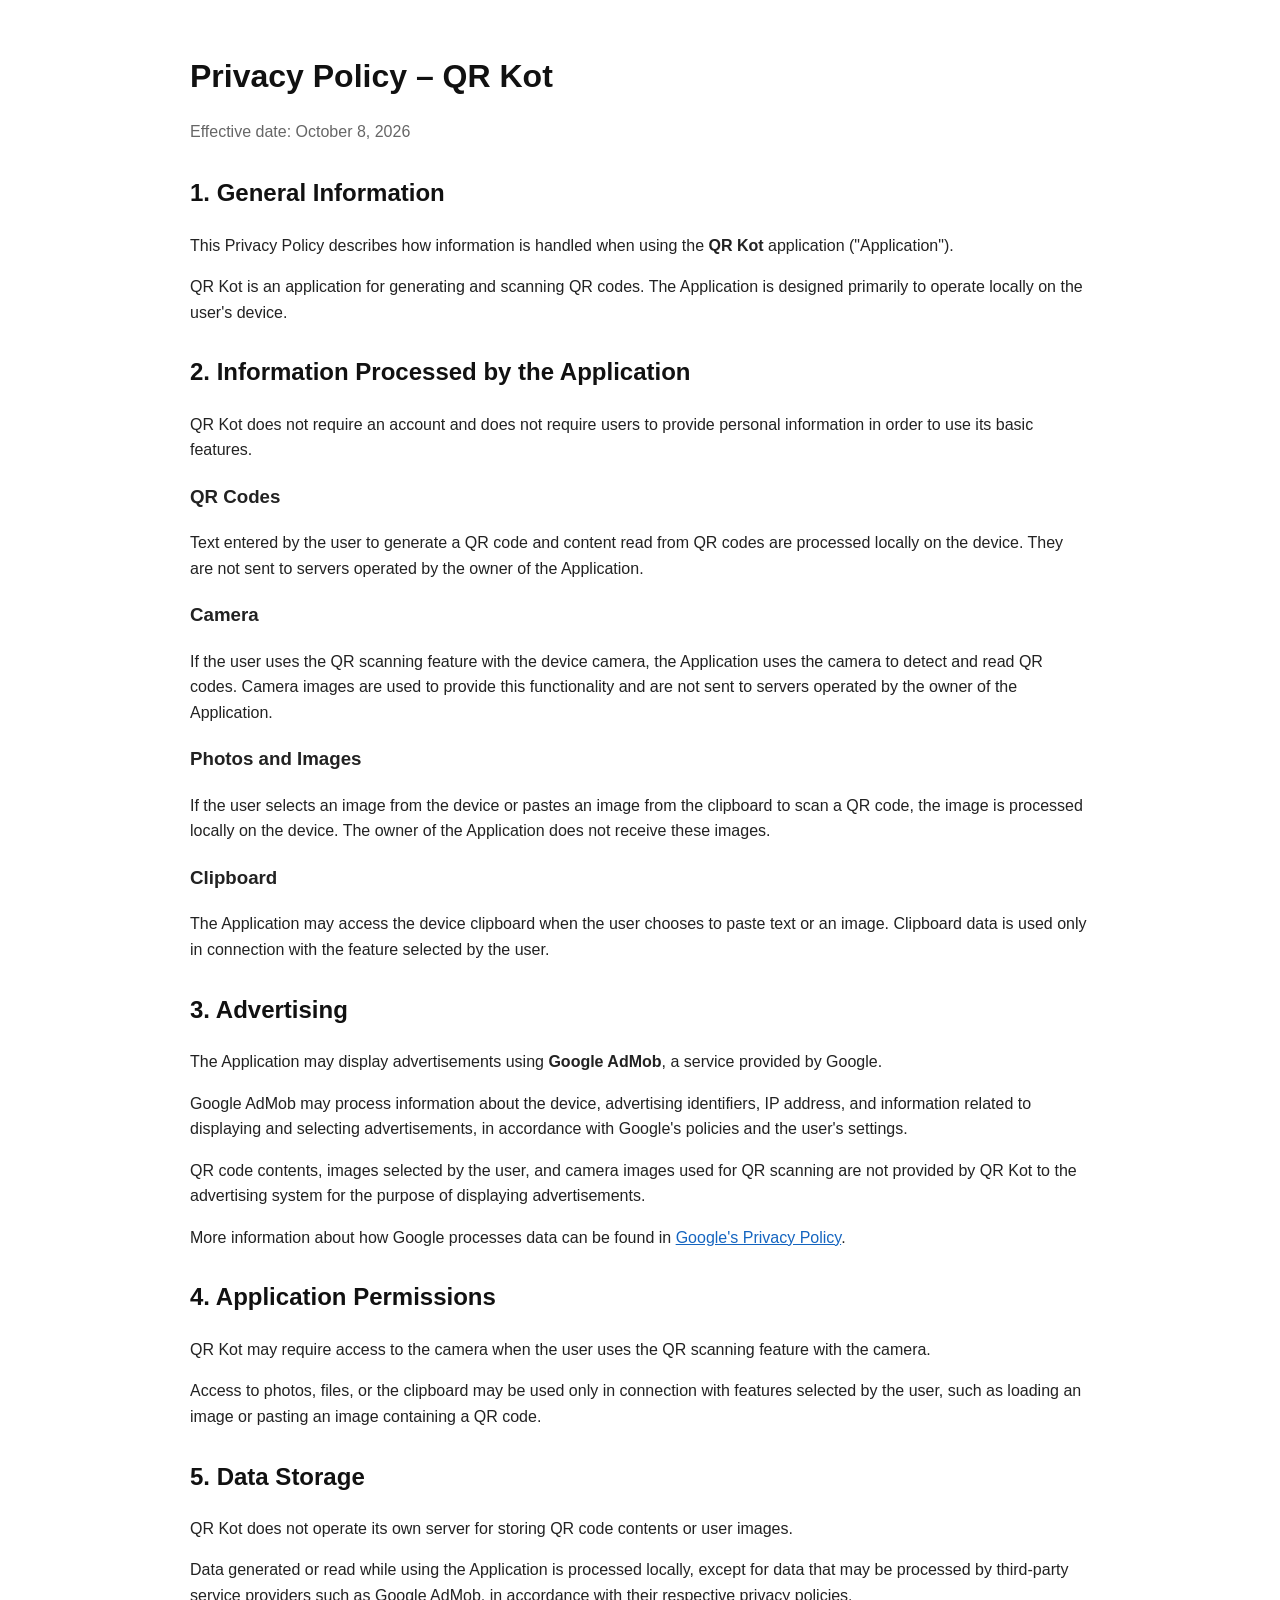
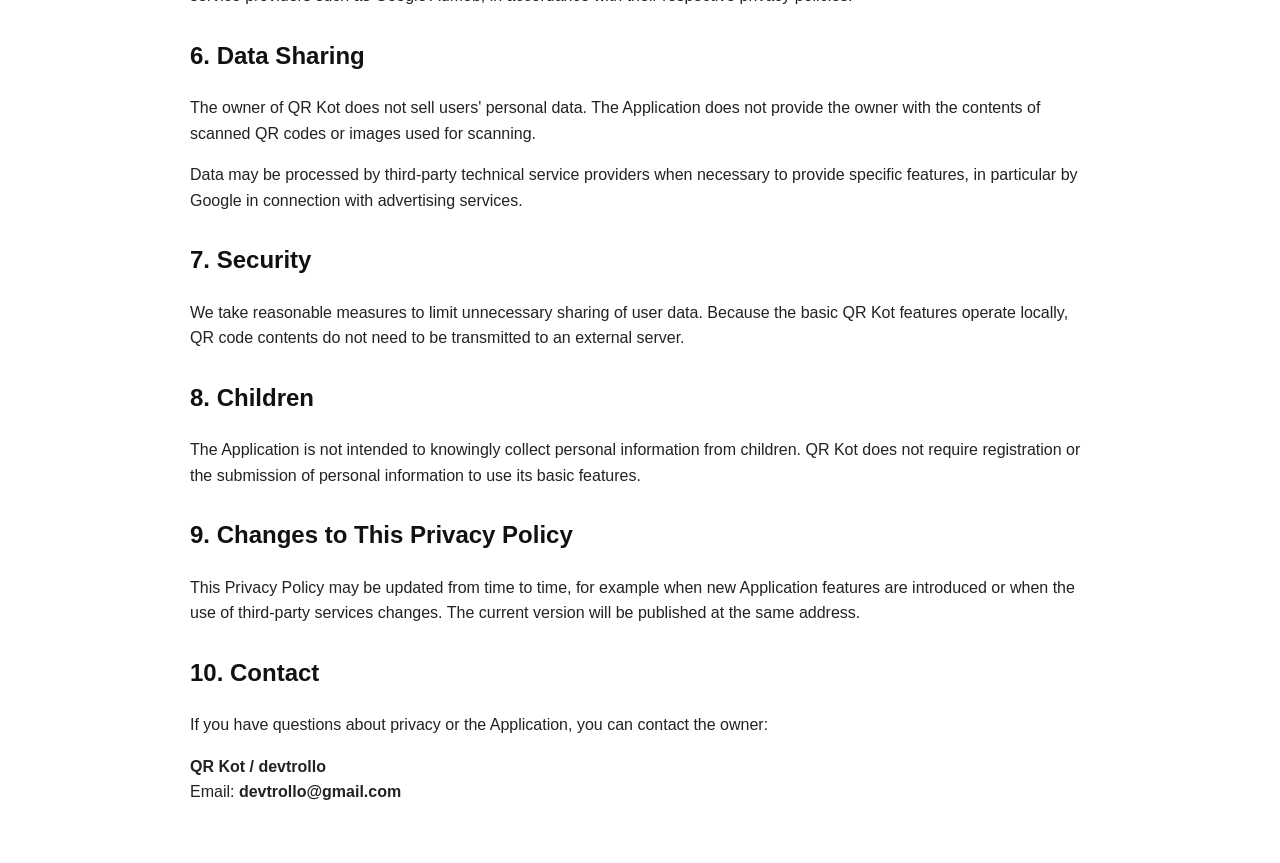
==== qr-kot/index.html @ 0d9ad1dd "." ====
<!DOCTYPE html>
<html lang="en">
<head>
    <meta charset="UTF-8">
    <meta name="viewport" content="width=device-width, initial-scale=1.0">
    <title>Privacy Policy – QR Kot</title>
    <style>
        body {
            font-family: Arial, Helvetica, sans-serif;
            line-height: 1.6;
            max-width: 900px;
            margin: 0 auto;
            padding: 30px 20px;
            color: #222;
            background: #fff;
        }
        h1, h2 { color: #111; }
        h1 { margin-bottom: 5px; }
        .date { color: #666; margin-bottom: 30px; }
        section { margin-bottom: 28px; }
        a { color: #1565c0; }
    </style>
</head>
<body>

<h1>Privacy Policy – QR Kot</h1>
<p class="date">Effective date: October 8, 2026</p>

<section>
    <h2>1. General Information</h2>
    <p>
        This Privacy Policy describes how information is handled when using
        the <strong>QR Kot</strong> application ("Application").
    </p>
    <p>
        QR Kot is an application for generating and scanning QR codes.
        The Application is designed primarily to operate locally on the
        user's device.
    </p>
</section>

<section>
    <h2>2. Information Processed by the Application</h2>
    <p>
        QR Kot does not require an account and does not require users to
        provide personal information in order to use its basic features.
    </p>

    <h3>QR Codes</h3>
    <p>
        Text entered by the user to generate a QR code and content read from
        QR codes are processed locally on the device. They are not sent to
        servers operated by the owner of the Application.
    </p>

    <h3>Camera</h3>
    <p>
        If the user uses the QR scanning feature with the device camera,
        the Application uses the camera to detect and read QR codes.
        Camera images are used to provide this functionality and are not
        sent to servers operated by the owner of the Application.
    </p>

    <h3>Photos and Images</h3>
    <p>
        If the user selects an image from the device or pastes an image
        from the clipboard to scan a QR code, the image is processed locally
        on the device. The owner of the Application does not receive these
        images.
    </p>

    <h3>Clipboard</h3>
    <p>
        The Application may access the device clipboard when the user chooses
        to paste text or an image. Clipboard data is used only in connection
        with the feature selected by the user.
    </p>
</section>

<section>
    <h2>3. Advertising</h2>
    <p>
        The Application may display advertisements using
        <strong>Google AdMob</strong>, a service provided by Google.
    </p>
    <p>
        Google AdMob may process information about the device, advertising
        identifiers, IP address, and information related to displaying and
        selecting advertisements, in accordance with Google's policies and
        the user's settings.
    </p>
    <p>
        QR code contents, images selected by the user, and camera images
        used for QR scanning are not provided by QR Kot to the advertising
        system for the purpose of displaying advertisements.
    </p>
    <p>
        More information about how Google processes data can be found in
        <a href="https://policies.google.com/privacy" target="_blank"
           rel="noopener noreferrer">Google's Privacy Policy</a>.
    </p>
</section>

<section>
    <h2>4. Application Permissions</h2>
    <p>
        QR Kot may require access to the camera when the user uses the QR
        scanning feature with the camera.
    </p>
    <p>
        Access to photos, files, or the clipboard may be used only in
        connection with features selected by the user, such as loading an
        image or pasting an image containing a QR code.
    </p>
</section>

<section>
    <h2>5. Data Storage</h2>
    <p>
        QR Kot does not operate its own server for storing QR code contents
        or user images.
    </p>
    <p>
        Data generated or read while using the Application is processed
        locally, except for data that may be processed by third-party
        service providers such as Google AdMob, in accordance with their
        respective privacy policies.
    </p>
</section>

<section>
    <h2>6. Data Sharing</h2>
    <p>
        The owner of QR Kot does not sell users' personal data.
        The Application does not provide the owner with the contents of
        scanned QR codes or images used for scanning.
    </p>
    <p>
        Data may be processed by third-party technical service providers
        when necessary to provide specific features, in particular by Google
        in connection with advertising services.
    </p>
</section>

<section>
    <h2>7. Security</h2>
    <p>
        We take reasonable measures to limit unnecessary sharing of user
        data. Because the basic QR Kot features operate locally, QR code
        contents do not need to be transmitted to an external server.
    </p>
</section>

<section>
    <h2>8. Children</h2>
    <p>
        The Application is not intended to knowingly collect personal
        information from children. QR Kot does not require registration or
        the submission of personal information to use its basic features.
    </p>
</section>

<section>
    <h2>9. Changes to This Privacy Policy</h2>
    <p>
        This Privacy Policy may be updated from time to time, for example
        when new Application features are introduced or when the use of
        third-party services changes. The current version will be published
        at the same address.
    </p>
</section>

<section>
    <h2>10. Contact</h2>
    <p>
        If you have questions about privacy or the Application, you can
        contact the owner:
    </p>
    <p>
        <strong>QR Kot / devtrollo</strong><br>
        Email: <strong>devtrollo@gmail.com</strong>
    </p>
</section>

</body>
</html>
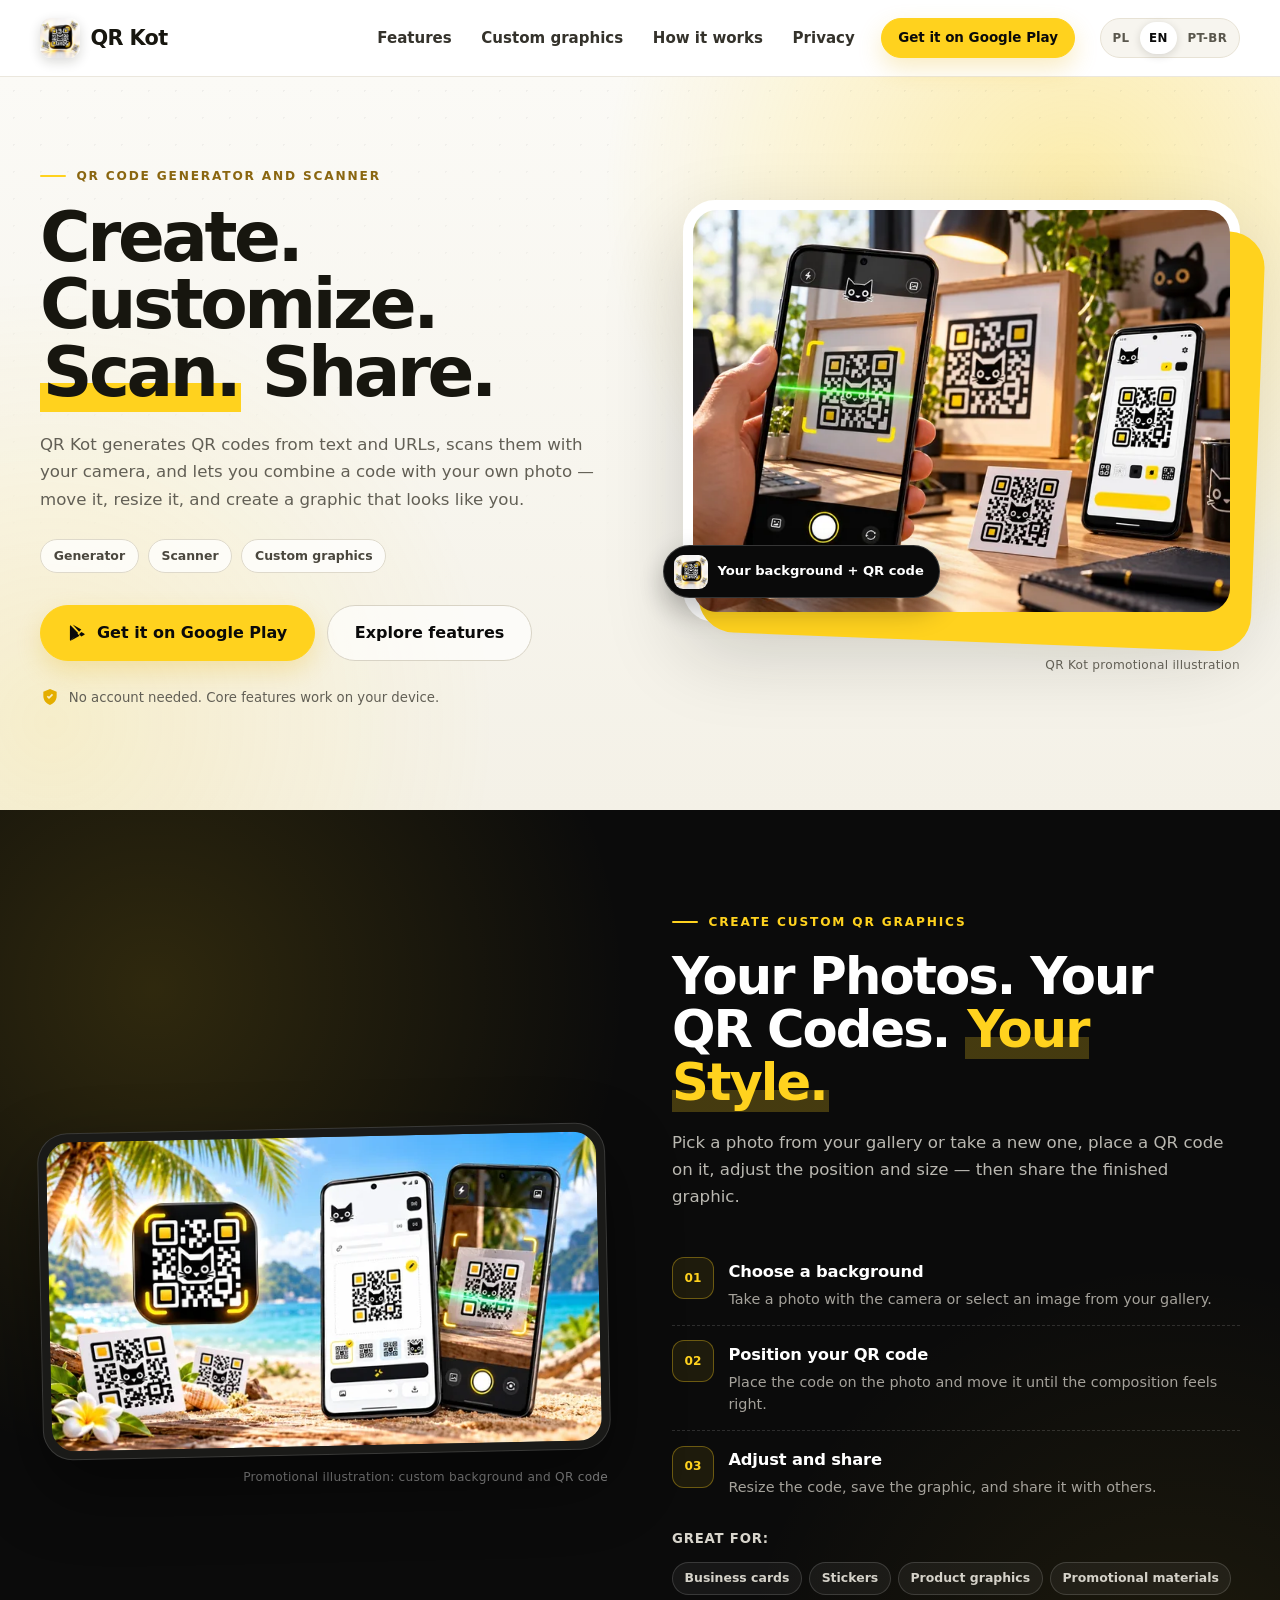
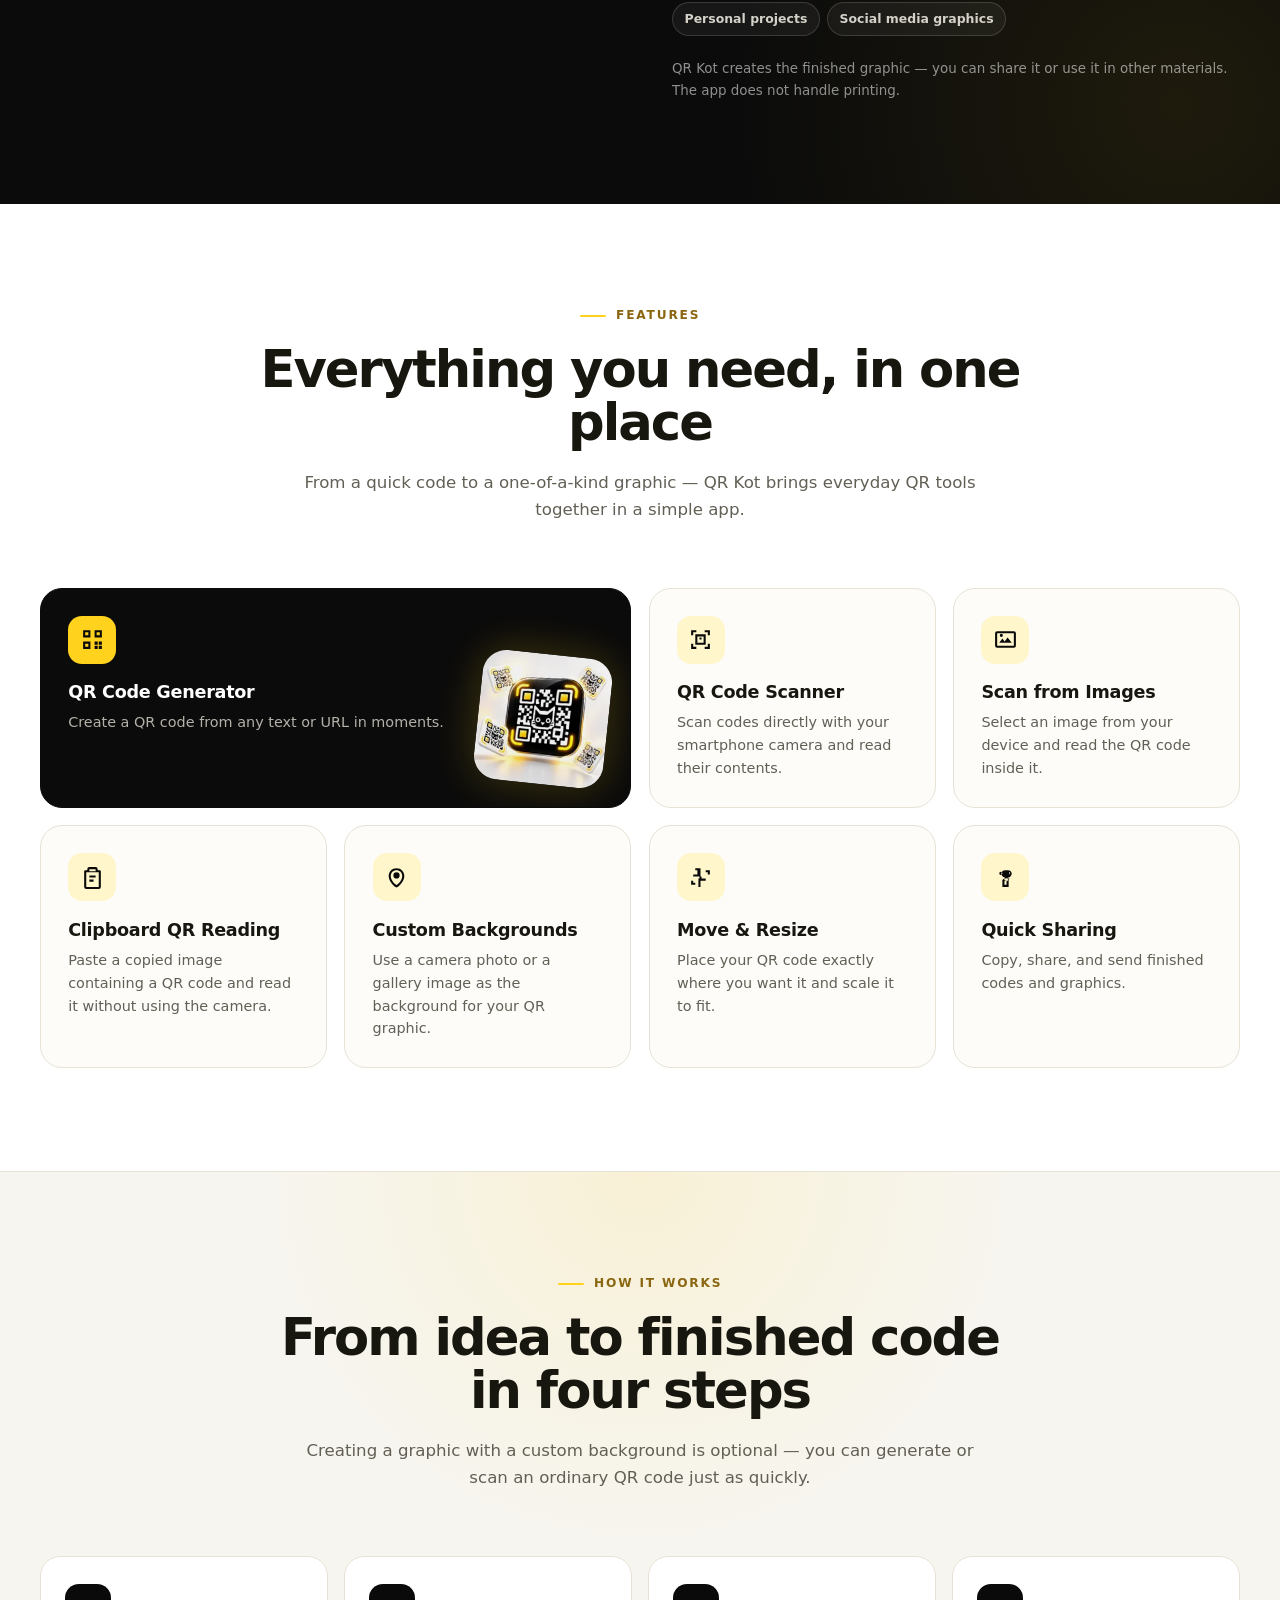
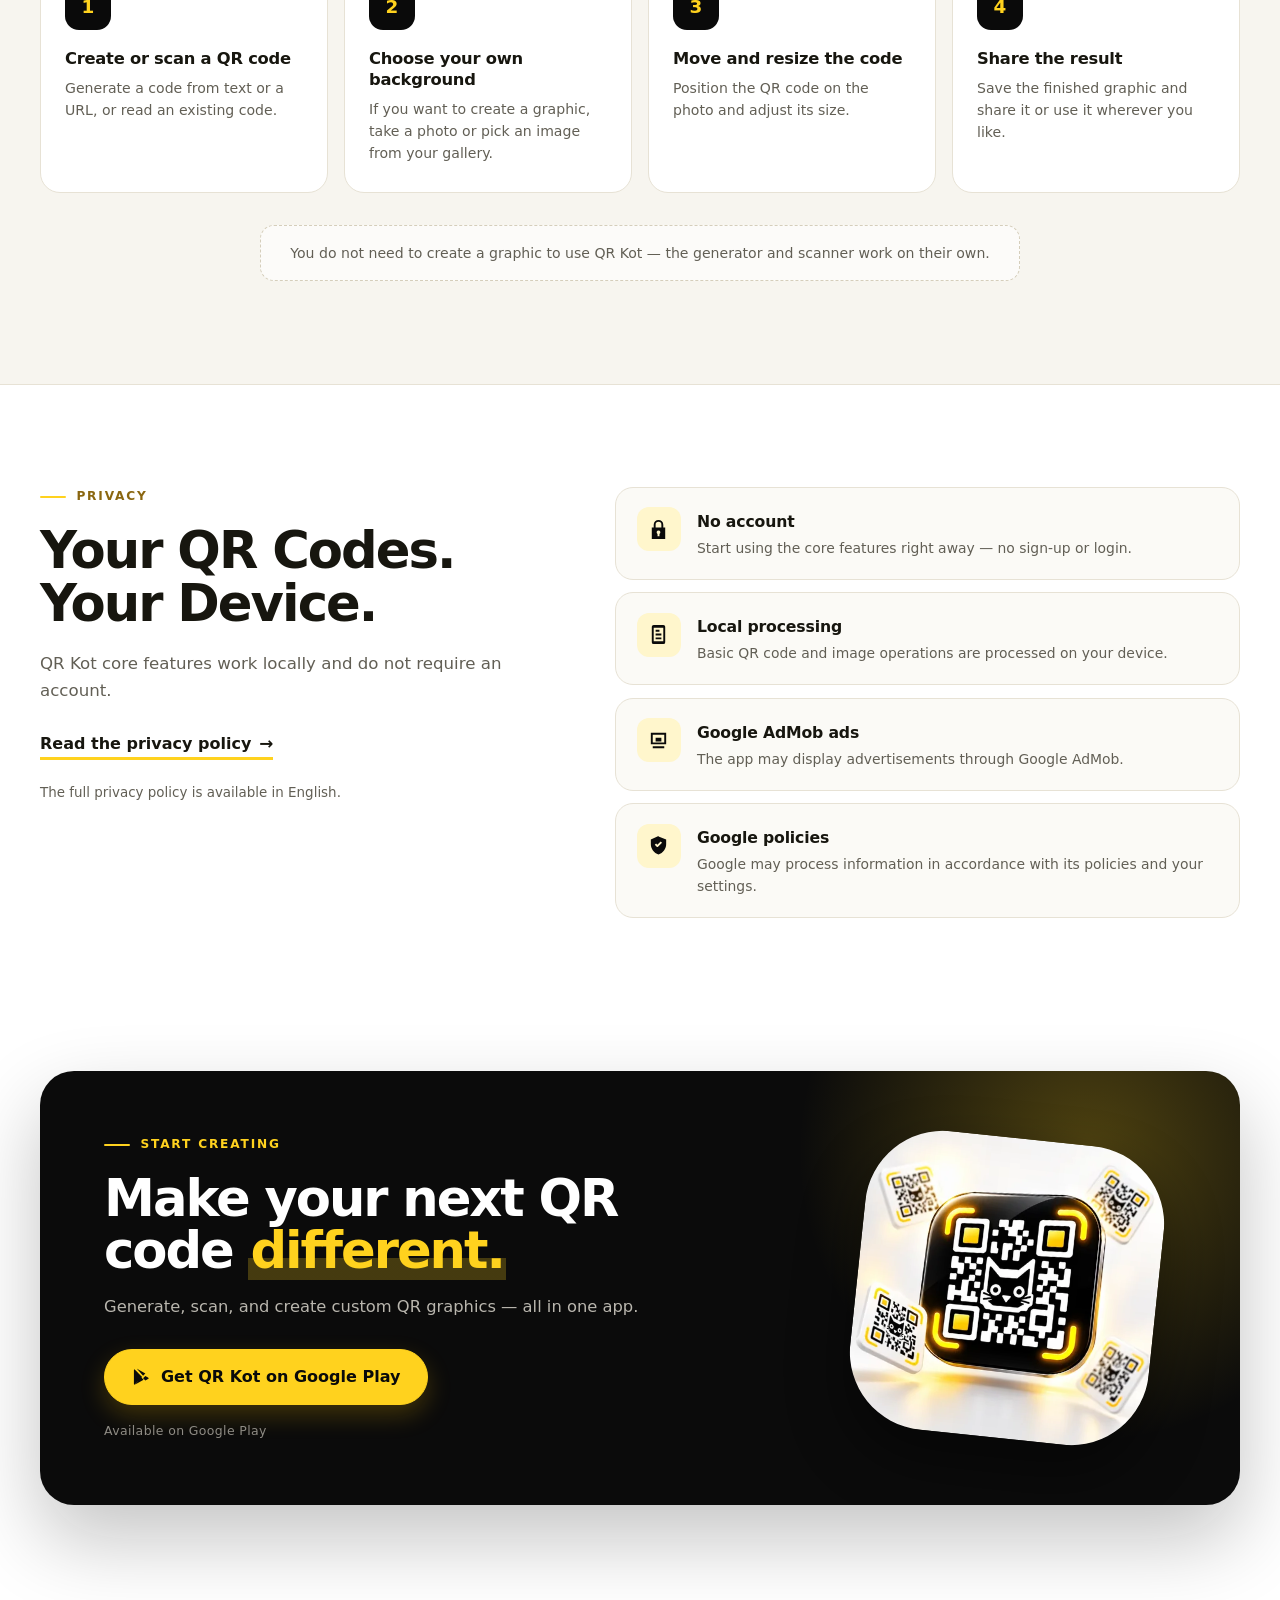
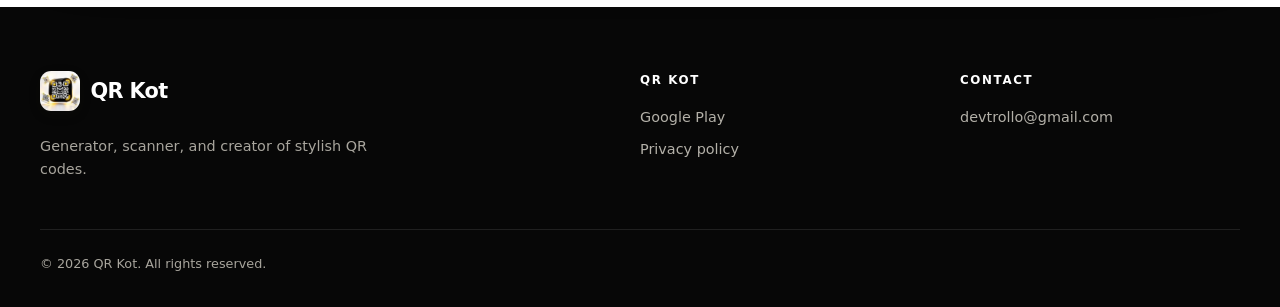
==== commit bde53499: "aktualizacja witryny qrkot" ====
--- a/qr-kot/index.html
+++ b/qr-kot/index.html
@@ -3,184 +3,374 @@
 <head>
     <meta charset="UTF-8">
     <meta name="viewport" content="width=device-width, initial-scale=1.0">
-    <title>Privacy Policy – QR Kot</title>
-    <style>
-        body {
-            font-family: Arial, Helvetica, sans-serif;
-            line-height: 1.6;
-            max-width: 900px;
-            margin: 0 auto;
-            padding: 30px 20px;
-            color: #222;
-            background: #fff;
-        }
-        h1, h2 { color: #111; }
-        h1 { margin-bottom: 5px; }
-        .date { color: #666; margin-bottom: 30px; }
-        section { margin-bottom: 28px; }
-        a { color: #1565c0; }
-    </style>
+    <title>QR Kot – QR Code Generator & Scanner with Custom Backgrounds</title>
+    <meta id="meta-description" name="description" content="QR Kot generates and scans QR codes, reads them from images or the clipboard, and lets you combine codes with your own photos to create custom QR graphics.">
+    <meta name="theme-color" content="#0a0a0a">
+    <link rel="canonical" href="https://piotrse.github.io/qr-kot/">
+    <link rel="icon" href="assets/optimized/app-icon-32.png" type="image/png">
+    <link rel="apple-touch-icon" href="assets/optimized/app-icon-180.png">
+
+    <meta property="og:type" content="website">
+    <meta property="og:site_name" content="QR Kot">
+    <meta property="og:url" content="https://piotrse.github.io/qr-kot/">
+    <meta id="og-title" property="og:title" content="QR Kot – Create. Customize. Scan. Share.">
+    <meta id="og-description" property="og:description" content="Generate and scan QR codes, read them from images and the clipboard, and create custom graphics by combining codes with your own photos.">
+    <meta id="og-locale" property="og:locale" content="en_US">
+    <meta property="og:image" content="https://piotrse.github.io/qr-kot/assets/optimized/og-image.jpg">
+    <meta property="og:image:width" content="1200">
+    <meta property="og:image:height" content="900">
+    <meta property="og:image:type" content="image/jpeg">
+    <meta property="og:image:alt" content="QR Kot promotional illustration: a smartphone scanning a QR code in a modern office">
+    <meta name="twitter:card" content="summary_large_image">
+    <meta id="twitter-title" name="twitter:title" content="QR Kot – Create. Customize. Scan. Share.">
+    <meta id="twitter-description" name="twitter:description" content="Generate and scan QR codes, read them from images and the clipboard, and create custom graphics by combining codes with your own photos.">
+    <meta name="twitter:image" content="https://piotrse.github.io/qr-kot/assets/optimized/og-image.jpg">
+
+    <link rel="preload" as="image" href="assets/optimized/hero-office-1200.webp" imagesrcset="assets/optimized/hero-office-700.webp 700w, assets/optimized/hero-office-1200.webp 1200w" imagesizes="(max-width: 920px) 92vw, 560px">
+    <link rel="stylesheet" href="css/styles.css">
+    <script>document.documentElement.classList.add('js');</script>
+    <script src="js/translations.js" defer></script>
+    <script src="js/main.js" defer></script>
 </head>
 <body>
-
-<h1>Privacy Policy – QR Kot</h1>
-<p class="date">Effective date: October 8, 2026</p>
-
-<section>
-    <h2>1. General Information</h2>
-    <p>
-        This Privacy Policy describes how information is handled when using
-        the <strong>QR Kot</strong> application ("Application").
-    </p>
-    <p>
-        QR Kot is an application for generating and scanning QR codes.
-        The Application is designed primarily to operate locally on the
-        user's device.
-    </p>
-</section>
-
-<section>
-    <h2>2. Information Processed by the Application</h2>
-    <p>
-        QR Kot does not require an account and does not require users to
-        provide personal information in order to use its basic features.
-    </p>
-
-    <h3>QR Codes</h3>
-    <p>
-        Text entered by the user to generate a QR code and content read from
-        QR codes are processed locally on the device. They are not sent to
-        servers operated by the owner of the Application.
-    </p>
-
-    <h3>Camera</h3>
-    <p>
-        If the user uses the QR scanning feature with the device camera,
-        the Application uses the camera to detect and read QR codes.
-        Camera images are used to provide this functionality and are not
-        sent to servers operated by the owner of the Application.
-    </p>
-
-    <h3>Photos and Images</h3>
-    <p>
-        If the user selects an image from the device or pastes an image
-        from the clipboard to scan a QR code, the image is processed locally
-        on the device. The owner of the Application does not receive these
-        images.
-    </p>
-
-    <h3>Clipboard</h3>
-    <p>
-        The Application may access the device clipboard when the user chooses
-        to paste text or an image. Clipboard data is used only in connection
-        with the feature selected by the user.
-    </p>
-</section>
-
-<section>
-    <h2>3. Advertising</h2>
-    <p>
-        The Application may display advertisements using
-        <strong>Google AdMob</strong>, a service provided by Google.
-    </p>
-    <p>
-        Google AdMob may process information about the device, advertising
-        identifiers, IP address, and information related to displaying and
-        selecting advertisements, in accordance with Google's policies and
-        the user's settings.
-    </p>
-    <p>
-        QR code contents, images selected by the user, and camera images
-        used for QR scanning are not provided by QR Kot to the advertising
-        system for the purpose of displaying advertisements.
-    </p>
-    <p>
-        More information about how Google processes data can be found in
-        <a href="https://policies.google.com/privacy" target="_blank"
-           rel="noopener noreferrer">Google's Privacy Policy</a>.
-    </p>
-</section>
-
-<section>
-    <h2>4. Application Permissions</h2>
-    <p>
-        QR Kot may require access to the camera when the user uses the QR
-        scanning feature with the camera.
-    </p>
-    <p>
-        Access to photos, files, or the clipboard may be used only in
-        connection with features selected by the user, such as loading an
-        image or pasting an image containing a QR code.
-    </p>
-</section>
-
-<section>
-    <h2>5. Data Storage</h2>
-    <p>
-        QR Kot does not operate its own server for storing QR code contents
-        or user images.
-    </p>
-    <p>
-        Data generated or read while using the Application is processed
-        locally, except for data that may be processed by third-party
-        service providers such as Google AdMob, in accordance with their
-        respective privacy policies.
-    </p>
-</section>
-
-<section>
-    <h2>6. Data Sharing</h2>
-    <p>
-        The owner of QR Kot does not sell users' personal data.
-        The Application does not provide the owner with the contents of
-        scanned QR codes or images used for scanning.
-    </p>
-    <p>
-        Data may be processed by third-party technical service providers
-        when necessary to provide specific features, in particular by Google
-        in connection with advertising services.
-    </p>
-</section>
-
-<section>
-    <h2>7. Security</h2>
-    <p>
-        We take reasonable measures to limit unnecessary sharing of user
-        data. Because the basic QR Kot features operate locally, QR code
-        contents do not need to be transmitted to an external server.
-    </p>
-</section>
-
-<section>
-    <h2>8. Children</h2>
-    <p>
-        The Application is not intended to knowingly collect personal
-        information from children. QR Kot does not require registration or
-        the submission of personal information to use its basic features.
-    </p>
-</section>
-
-<section>
-    <h2>9. Changes to This Privacy Policy</h2>
-    <p>
-        This Privacy Policy may be updated from time to time, for example
-        when new Application features are introduced or when the use of
-        third-party services changes. The current version will be published
-        at the same address.
-    </p>
-</section>
-
-<section>
-    <h2>10. Contact</h2>
-    <p>
-        If you have questions about privacy or the Application, you can
-        contact the owner:
-    </p>
-    <p>
-        <strong>QR Kot / devtrollo</strong><br>
-        Email: <strong>devtrollo@gmail.com</strong>
-    </p>
-</section>
-
+    <a class="skip-link" href="#main" data-i18n="a11y.skip">Skip to content</a>
+
+    <header class="site-header">
+        <div class="container header-inner">
+            <a class="brand" href="#top" data-i18n-aria-label="brand.home" aria-label="QR Kot – back to top">
+                <img class="brand-icon" src="assets/optimized/app-icon-180.webp" width="40" height="40" alt="QR Kot app logo" data-i18n-alt="brand.logoAlt" decoding="async">
+                <span class="brand-name">QR Kot</span>
+            </a>
+
+            <nav class="nav" id="main-nav" data-i18n-aria-label="nav.aria" aria-label="Main navigation">
+                <a class="nav-link" href="#features" data-i18n="nav.features">Features</a>
+                <a class="nav-link" href="#custom" data-i18n="nav.custom">Custom graphics</a>
+                <a class="nav-link" href="#how" data-i18n="nav.how">How it works</a>
+                <a class="nav-link" href="#privacy" data-i18n="nav.privacy">Privacy</a>
+                <a class="btn btn-primary btn-sm nav-download" href="https://play.google.com/store/apps/details?id=com.devtrollo.qrmiauuu" target="_blank" rel="noopener noreferrer" data-i18n="nav.download">Get it on Google Play</a>
+            </nav>
+
+            <div class="header-actions">
+                <div class="lang-switch" role="group" data-i18n-aria-label="nav.langLabel" aria-label="Language selection">
+                    <button type="button" class="lang-btn" data-set-lang="pl" aria-pressed="false" title="Polski" aria-label="Polski">PL</button>
+                    <button type="button" class="lang-btn is-active" data-set-lang="en" aria-pressed="true" title="English" aria-label="English">EN</button>
+                    <button type="button" class="lang-btn" data-set-lang="pt-BR" aria-pressed="false" title="Português (Brasil)" aria-label="Português (Brasil)">PT-BR</button>
+                </div>
+                <button type="button" class="menu-toggle" id="menu-toggle" aria-controls="main-nav" aria-expanded="false" data-i18n-aria-label="nav.menu" aria-label="Open menu">
+                    <span class="sr-only" id="menu-toggle-label" data-i18n="nav.menu">Open menu</span>
+                    <span class="menu-bars" aria-hidden="true"><span></span><span></span><span></span></span>
+                </button>
+            </div>
+        </div>
+    </header>
+
+    <main id="main">
+        <section class="hero" id="top">
+            <div class="container hero-grid">
+                <div class="hero-copy">
+                    <p class="eyebrow" data-i18n="hero.eyebrow">QR code generator and scanner</p>
+                    <h1 class="hero-title" data-i18n-html="hero.title">Create. Customize. <span class="accent">Scan.</span> Share.</h1>
+                    <p class="lead" data-i18n="hero.lead">QR Kot generates QR codes from text and URLs, scans them with your camera, and lets you combine a code with your own photo — move it, resize it, and create a graphic that looks like you.</p>
+
+                    <ul class="pill-list" aria-label="QR Kot">
+                        <li data-i18n="hero.pill1">Generator</li>
+                        <li data-i18n="hero.pill2">Scanner</li>
+                        <li data-i18n="hero.pill3">Custom graphics</li>
+                    </ul>
+
+                    <div class="hero-actions">
+                        <a class="btn btn-primary btn-lg" href="https://play.google.com/store/apps/details?id=com.devtrollo.qrmiauuu" target="_blank" rel="noopener noreferrer">
+                            <svg class="icon-play" viewBox="0 0 24 24" aria-hidden="true" focusable="false"><path d="M4.2 2.6a1.4 1.4 0 0 0-.7 1.3v16.2a1.4 1.4 0 0 0 .7 1.3l9.1-9.4-9.1-9.4Zm10.3 7.9 2.7-2.8-10-5.6a1.3 1.3 0 0 0-.4-.2l7.7 8.6Zm0 3 2.7 2.8 3.2-1.8c1.1-.6 1.1-1.4 0-2l-3.2-1.8-2.7 2.8Zm-2.1-.9-7.7 8.6c.2 0 .3-.1.4-.2l10-5.6-2.7-2.8Z"/></svg>
+                            <span data-i18n="hero.cta">Get it on Google Play</span>
+                        </a>
+                        <a class="btn btn-ghost btn-lg" href="#features" data-i18n="hero.secondary">Explore features</a>
+                    </div>
+
+                    <p class="hero-trust">
+                        <svg viewBox="0 0 24 24" aria-hidden="true" focusable="false"><path d="M12 2.5 4 5.7v5.1c0 4.7 3.2 9.1 8 10.7 4.8-1.6 8-6 8-10.7V5.7L12 2.5Zm3.7 7.1-4.2 4.2a1 1 0 0 1-1.4 0l-2-2 1.4-1.4 1.3 1.3 3.5-3.5 1.4 1.4Z"/></svg>
+                        <span data-i18n="hero.trust">No account needed. Core features work on your device.</span>
+                    </p>
+                </div>
+
+                <div class="hero-visual">
+                    <div class="hero-card">
+                        <img class="hero-img" src="assets/optimized/hero-office-1200.webp"
+                             srcset="assets/optimized/hero-office-700.webp 700w, assets/optimized/hero-office-1200.webp 1200w"
+                             sizes="(max-width: 920px) 92vw, 560px"
+                             width="1200" height="900"
+                             alt="QR Kot promotional illustration: a smartphone scanning a QR code in a modern office"
+                             data-i18n-alt="hero.imageAlt"
+                             fetchpriority="high" decoding="async">
+                        <div class="hero-badge">
+                            <img src="assets/optimized/app-icon-180.webp" width="40" height="40" alt="" aria-hidden="true" loading="lazy" decoding="async">
+                            <span data-i18n="hero.badge">Your background + QR code</span>
+                        </div>
+                    </div>
+                    <p class="img-caption" data-i18n="hero.imageCaption">QR Kot promotional illustration</p>
+                </div>
+            </div>
+        </section>
+
+        <section class="section custom-section" id="custom">
+            <div class="container custom-grid">
+                <div class="custom-visual reveal">
+                    <div class="custom-card">
+                        <img class="custom-img" src="assets/optimized/beach-custom-1400.webp"
+                             srcset="assets/optimized/beach-custom-640.webp 640w, assets/optimized/beach-custom-1400.webp 1400w"
+                             sizes="(max-width: 920px) 92vw, 560px"
+                             width="1400" height="788"
+                             alt="QR Kot promotional illustration: a QR code over a tropical beach photo"
+                             data-i18n-alt="custom.imageAlt"
+                             loading="lazy" decoding="async">
+                    </div>
+                    <p class="img-caption" data-i18n="custom.imageCaption">Promotional illustration: custom background and QR code</p>
+                </div>
+
+                <div class="custom-copy reveal">
+                    <p class="eyebrow eyebrow-light" data-i18n="custom.eyebrow">Create custom QR graphics</p>
+                    <h2 class="section-title" data-i18n-html="custom.title">Your Photos. Your QR Codes. <span class="accent">Your Style.</span></h2>
+                    <p class="lead" data-i18n="custom.lead">Pick a photo from your gallery or take a new one, place a QR code on it, adjust the position and size — then share the finished graphic.</p>
+
+                    <ol class="process-list">
+                        <li>
+                            <span class="process-num" aria-hidden="true">01</span>
+                            <div>
+                                <h3 data-i18n="custom.step1Title">Choose a background</h3>
+                                <p data-i18n="custom.step1Desc">Take a photo with the camera or select an image from your gallery.</p>
+                            </div>
+                        </li>
+                        <li>
+                            <span class="process-num" aria-hidden="true">02</span>
+                            <div>
+                                <h3 data-i18n="custom.step2Title">Position your QR code</h3>
+                                <p data-i18n="custom.step2Desc">Place the code on the photo and move it until the composition feels right.</p>
+                            </div>
+                        </li>
+                        <li>
+                            <span class="process-num" aria-hidden="true">03</span>
+                            <div>
+                                <h3 data-i18n="custom.step3Title">Adjust and share</h3>
+                                <p data-i18n="custom.step3Desc">Resize the code, save the graphic, and share it with others.</p>
+                            </div>
+                        </li>
+                    </ol>
+
+                    <p class="case-title" data-i18n="custom.caseTitle">Great for:</p>
+                    <ul class="chip-list">
+                        <li data-i18n="custom.case1">Business cards</li>
+                        <li data-i18n="custom.case2">Stickers</li>
+                        <li data-i18n="custom.case3">Product graphics</li>
+                        <li data-i18n="custom.case4">Promotional materials</li>
+                        <li data-i18n="custom.case5">Personal projects</li>
+                        <li data-i18n="custom.case6">Social media graphics</li>
+                    </ul>
+
+                    <p class="small-note" data-i18n="custom.note">QR Kot creates the finished graphic — you can share it or use it in other materials. The app does not handle printing.</p>
+                </div>
+            </div>
+        </section>
+
+        <section class="section features-section" id="features">
+            <div class="container">
+                <header class="section-head reveal">
+                    <p class="eyebrow" data-i18n="features.eyebrow">Features</p>
+                    <h2 class="section-title" data-i18n="features.title">Everything you need, in one place</h2>
+                    <p class="lead" data-i18n="features.lead">From a quick code to a one-of-a-kind graphic — QR Kot brings everyday QR tools together in a simple app.</p>
+                </header>
+
+                <div class="features-grid">
+                    <article class="feature-card reveal">
+                        <img class="feature-art" src="assets/optimized/app-icon-180.webp" width="180" height="180" alt="" aria-hidden="true" loading="lazy" decoding="async">
+                        <span class="feature-icon" aria-hidden="true">
+                            <svg viewBox="0 0 24 24" focusable="false"><path d="M3 3h7v7H3V3Zm2 2v3h3V5H5Zm9-2h7v7h-7V3Zm2 2v3h3V5h-3ZM3 14h7v7H3v-7Zm2 2v3h3v-3H5Zm9-2h3v3h-3v-3Zm4 0h3v3h-3v-3Zm-4 4h3v3h-3v-3Zm4 0h3v3h-3v-3Z"/></svg>
+                        </span>
+                        <h3 data-i18n="features.generator.title">QR Code Generator</h3>
+                        <p data-i18n="features.generator.desc">Create a QR code from any text or URL in moments.</p>
+                    </article>
+
+                    <article class="feature-card reveal">
+                        <span class="feature-icon" aria-hidden="true">
+                            <svg viewBox="0 0 24 24" focusable="false"><path d="M3 3h5v2H5v3H3V3Zm13 0h5v5h-2V5h-3V3ZM3 16h2v3h3v2H3v-5Zm16 0h2v5h-5v-2h3v-3ZM7 7h10v10H7V7Zm2 2v6h6V9H9Zm2 1h2v2h-2v-2Z"/></svg>
+                        </span>
+                        <h3 data-i18n="features.scanner.title">QR Code Scanner</h3>
+                        <p data-i18n="features.scanner.desc">Scan codes directly with your smartphone camera and read their contents.</p>
+                    </article>
+
+                    <article class="feature-card reveal">
+                        <span class="feature-icon" aria-hidden="true">
+                            <svg viewBox="0 0 24 24" focusable="false"><path d="M4 4h16a2 2 0 0 1 2 2v12a2 2 0 0 1-2 2H4a2 2 0 0 1-2-2V6a2 2 0 0 1 2-2Zm0 2v12h16V6H4Zm2 9 3-4 2.2 2.9L14 10l4 5H6Zm2-5.5a1.5 1.5 0 1 1 0-3 1.5 1.5 0 0 1 0 3Z"/></svg>
+                        </span>
+                        <h3 data-i18n="features.images.title">Scan from Images</h3>
+                        <p data-i18n="features.images.desc">Select an image from your device and read the QR code inside it.</p>
+                    </article>
+
+                    <article class="feature-card reveal">
+                        <span class="feature-icon" aria-hidden="true">
+                            <svg viewBox="0 0 24 24" focusable="false"><path d="M9 2h6a2 2 0 0 1 2 2v1h2a1 1 0 0 1 1 1v15a2 2 0 0 1-2 2H6a2 2 0 0 1-2-2V6a1 1 0 0 1 1-1h2V4a2 2 0 0 1 2-2Zm0 2v2h6V4H9ZM6 7v14h12V7H6Zm3 3h6v2H9v-2Zm0 4h4v2H9v-2Z"/></svg>
+                        </span>
+                        <h3 data-i18n="features.clipboard.title">Clipboard QR Reading</h3>
+                        <p data-i18n="features.clipboard.desc">Paste a copied image containing a QR code and read it without using the camera.</p>
+                    </article>
+
+                    <article class="feature-card reveal">
+                        <span class="feature-icon" aria-hidden="true">
+                            <svg viewBox="0 0 24 24" focusable="false"><path d="M12 3c4.4 0 7.5 3.3 7.5 7.5 0 5-4.6 9.4-7 10.9a1 1 0 0 1-1 0c-2.4-1.5-7-5.9-7-10.9C4.5 6.3 7.6 3 12 3Zm0 2c-3.2 0-5.5 2.3-5.5 5.5 0 3.5 2.9 7 5.5 8.7 2.6-1.7 5.5-5.2 5.5-8.7C17.5 7.3 15.2 5 12 5Zm0 2a3 3 0 1 1 0 6 3 3 0 0 1 0-6Z"/></svg>
+                        </span>
+                        <h3 data-i18n="features.backgrounds.title">Custom Backgrounds</h3>
+                        <p data-i18n="features.backgrounds.desc">Use a camera photo or a gallery image as the background for your QR graphic.</p>
+                    </article>
+
+                    <article class="feature-card reveal">
+                        <span class="feature-icon" aria-hidden="true">
+                            <svg viewBox="0 0 24 24" focusable="false"><path d="M5 9h4V5H7V3h5v8H5V9Zm10 12h-5v-8h7v2h-5v6Zm6-12h-2V7h-2V5h4v4ZM3 15h2v2h2v2H3v-4Zm8-4h2v2h-2v-2Z"/></svg>
+                        </span>
+                        <h3 data-i18n="features.move.title">Move & Resize</h3>
+                        <p data-i18n="features.move.desc">Place your QR code exactly where you want it and scale it to fit.</p>
+                    </article>
+
+                    <article class="feature-card reveal">
+                        <span class="feature-icon" aria-hidden="true">
+                            <svg viewBox="0 0 24 24" focusable="false"><path d="M18 8a4 4 0 1 0-3.9 5H16l-3 3-3-3h1.9A4 4 0 1 0 8 8a4 4 0 0 0 3.5 3.9L9 14.4V21h6v-6.6l-2.5-2.5A4 4 0 0 0 18 8Zm-1.5 0a1.5 1.5 0 1 1-3 0 1.5 1.5 0 0 1 3 0ZM9 8a1.5 1.5 0 1 1-3 0 1.5 1.5 0 0 1 3 0Zm2 11v-4h2v4h-2Z"/></svg>
+                        </span>
+                        <h3 data-i18n="features.share.title">Quick Sharing</h3>
+                        <p data-i18n="features.share.desc">Copy, share, and send finished codes and graphics.</p>
+                    </article>
+                </div>
+            </div>
+        </section>
+
+        <section class="section how-section" id="how">
+            <div class="container">
+                <header class="section-head reveal">
+                    <p class="eyebrow" data-i18n="how.eyebrow">How it works</p>
+                    <h2 class="section-title" data-i18n="how.title">From idea to finished code in four steps</h2>
+                    <p class="lead" data-i18n="how.lead">Creating a graphic with a custom background is optional — you can generate or scan an ordinary QR code just as quickly.</p>
+                </header>
+
+                <ol class="steps-grid">
+                    <li class="step-card reveal">
+                        <span class="step-num" aria-hidden="true">1</span>
+                        <h3 data-i18n="how.step1Title">Create or scan a QR code</h3>
+                        <p data-i18n="how.step1Desc">Generate a code from text or a URL, or read an existing code.</p>
+                    </li>
+                    <li class="step-card reveal">
+                        <span class="step-num" aria-hidden="true">2</span>
+                        <h3 data-i18n="how.step2Title">Choose your own background</h3>
+                        <p data-i18n="how.step2Desc">If you want to create a graphic, take a photo or pick an image from your gallery.</p>
+                    </li>
+                    <li class="step-card reveal">
+                        <span class="step-num" aria-hidden="true">3</span>
+                        <h3 data-i18n="how.step3Title">Move and resize the code</h3>
+                        <p data-i18n="how.step3Desc">Position the QR code on the photo and adjust its size.</p>
+                    </li>
+                    <li class="step-card reveal">
+                        <span class="step-num" aria-hidden="true">4</span>
+                        <h3 data-i18n="how.step4Title">Share the result</h3>
+                        <p data-i18n="how.step4Desc">Save the finished graphic and share it or use it wherever you like.</p>
+                    </li>
+                </ol>
+
+                <p class="how-note reveal" data-i18n="how.note">You do not need to create a graphic to use QR Kot — the generator and scanner work on their own.</p>
+            </div>
+        </section>
+
+        <section class="section privacy-section" id="privacy">
+            <div class="container privacy-grid">
+                <div class="privacy-intro reveal">
+                    <p class="eyebrow" data-i18n="privacy.eyebrow">Privacy</p>
+                    <h2 class="section-title" data-i18n="privacy.title">Your QR Codes. Your Device.</h2>
+                    <p class="lead" data-i18n="privacy.lead">QR Kot core features work locally and do not require an account.</p>
+                    <a class="text-link" href="privacy.html" data-i18n="privacy.link">Read the privacy policy</a>
+                    <p class="small-note" data-i18n="privacy.note">The full privacy policy is available in English.</p>
+                </div>
+
+                <ul class="privacy-list">
+                    <li class="privacy-card reveal">
+                        <span class="privacy-icon" aria-hidden="true">
+                            <svg viewBox="0 0 24 24" focusable="false"><path d="M12 2a5 5 0 0 0-5 5v3H5v12h14V10h-2V7a5 5 0 0 0-5-5Zm-3 8V7a3 3 0 0 1 6 0v3H9Zm3 3a2 2 0 0 1 1 3.7V19h-2v-2.3A2 2 0 0 1 12 13Z"/></svg>
+                        </span>
+                        <div>
+                            <h3 data-i18n="privacy.point1Title">No account</h3>
+                            <p data-i18n="privacy.point1Desc">Start using the core features right away — no sign-up or login.</p>
+                        </div>
+                    </li>
+                    <li class="privacy-card reveal">
+                        <span class="privacy-icon" aria-hidden="true">
+                            <svg viewBox="0 0 24 24" focusable="false"><path d="M7 2h10a2 2 0 0 1 2 2v16a2 2 0 0 1-2 2H7a2 2 0 0 1-2-2V4a2 2 0 0 1 2-2Zm0 3v14h10V5H7Zm2 10h6v2H9v-2Zm0-4h6v2H9v-2Zm0-4h4v2H9V7Z"/></svg>
+                        </span>
+                        <div>
+                            <h3 data-i18n="privacy.point2Title">Local processing</h3>
+                            <p data-i18n="privacy.point2Desc">Basic QR code and image operations are processed on your device.</p>
+                        </div>
+                    </li>
+                    <li class="privacy-card reveal">
+                        <span class="privacy-icon" aria-hidden="true">
+                            <svg viewBox="0 0 24 24" focusable="false"><path d="M4 4h16v12H4V4Zm2 2v8h12V6H6Zm0 12h12v2H6v-2Zm3-9h6v4H9V9Z"/></svg>
+                        </span>
+                        <div>
+                            <h3 data-i18n="privacy.point3Title">Google AdMob ads</h3>
+                            <p data-i18n="privacy.point3Desc">The app may display advertisements through Google AdMob.</p>
+                        </div>
+                    </li>
+                    <li class="privacy-card reveal">
+                        <span class="privacy-icon" aria-hidden="true">
+                            <svg viewBox="0 0 24 24" focusable="false"><path d="M12 2 4 5.7v5.1c0 4.7 3.2 9.1 8 10.7 4.8-1.6 8-6 8-10.7V5.7L12 2.5Zm3.7 7.1-4.2 4.2a1 1 0 0 1-1.4 0l-2-2 1.4-1.4 1.3 1.3 3.5-3.5 1.4 1.4Z"/></svg>
+                        </span>
+                        <div>
+                            <h3 data-i18n="privacy.point4Title">Google policies</h3>
+                            <p data-i18n="privacy.point4Desc">Google may process information in accordance with its policies and your settings.</p>
+                        </div>
+                    </li>
+                </ul>
+            </div>
+        </section>
+
+        <section class="section cta-section" id="download">
+            <div class="container">
+                <div class="cta-card reveal">
+                    <div class="cta-glow" aria-hidden="true"></div>
+                    <div class="cta-content">
+                        <p class="eyebrow eyebrow-light" data-i18n="cta.eyebrow">Start creating</p>
+                        <h2 class="cta-title" data-i18n-html="cta.title">Make your next QR code <span class="accent">different.</span></h2>
+                        <p class="cta-lead" data-i18n="cta.lead">Generate, scan, and create custom QR graphics — all in one app.</p>
+                        <a class="btn btn-primary btn-lg" href="https://play.google.com/store/apps/details?id=com.devtrollo.qrmiauuu" target="_blank" rel="noopener noreferrer">
+                            <svg class="icon-play" viewBox="0 0 24 24" aria-hidden="true" focusable="false"><path d="M4.2 2.6a1.4 1.4 0 0 0-.7 1.3v16.2a1.4 1.4 0 0 0 .7 1.3l9.1-9.4-9.1-9.4Zm10.3 7.9 2.7-2.8-10-5.6a1.3 1.3 0 0 0-.4-.2l7.7 8.6Zm0 3 2.7 2.8 3.2-1.8c1.1-.6 1.1-1.4 0-2l-3.2-1.8-2.7 2.8Zm-2.1-.9-7.7 8.6c.2 0 .3-.1.4-.2l10-5.6-2.7-2.8Z"/></svg>
+                            <span data-i18n="cta.button">Get QR Kot on Google Play</span>
+                        </a>
+                        <p class="cta-note" data-i18n="cta.note">Available on Google Play</p>
+                    </div>
+                    <div class="cta-art" aria-hidden="true">
+                        <img src="assets/optimized/app-icon-480.webp" width="480" height="480" alt="" loading="lazy" decoding="async">
+                    </div>
+                </div>
+            </div>
+        </section>
+    </main>
+
+    <footer class="site-footer">
+        <div class="container footer-grid">
+            <div class="footer-brand">
+                <a class="brand brand-footer" href="#top" data-i18n-aria-label="brand.home" aria-label="QR Kot – back to top">
+                    <img class="brand-icon" src="assets/optimized/app-icon-180.webp" width="40" height="40" alt="QR Kot logo" data-i18n-alt="footer.logoAlt" loading="lazy" decoding="async">
+                    <span class="brand-name">QR Kot</span>
+                </a>
+                <p data-i18n="footer.tagline">Generator, scanner, and creator of stylish QR codes.</p>
+            </div>
+
+            <div class="footer-col">
+                <h2 class="footer-heading">QR Kot</h2>
+                <a href="https://play.google.com/store/apps/details?id=com.devtrollo.qrmiauuu" target="_blank" rel="noopener noreferrer" data-i18n="footer.download">Google Play</a>
+                <a href="privacy.html" data-i18n="footer.privacy">Privacy policy</a>
+            </div>
+
+            <div class="footer-col">
+                <h2 class="footer-heading" data-i18n="footer.contact">Contact</h2>
+                <a href="mailto:devtrollo@gmail.com">devtrollo@gmail.com</a>
+            </div>
+        </div>
+        <div class="container footer-bottom">
+            <p>&copy; <span data-year>2026</span> QR Kot. <span data-i18n="footer.rights">All rights reserved.</span></p>
+        </div>
+    </footer>
 </body>
 </html>
--- a/qr-kot/css/styles.css
+++ b/qr-kot/css/styles.css
@@ -0,0 +1,1430 @@
+:root {
+    --black: #0a0a0a;
+    --ink: #17160f;
+    --yellow: #ffd21e;
+    --yellow-deep: #e4ae00;
+    --yellow-soft: #fff6cc;
+    --cream: #f7f5ef;
+    --cream-deep: #f1ede1;
+    --white: #ffffff;
+    --muted: #625f55;
+    --line: #e7e2d5;
+    --line-dark: rgba(255, 255, 255, 0.14);
+    --radius: 22px;
+    --shadow: 0 18px 50px rgba(23, 22, 15, 0.09);
+    --shadow-strong: 0 30px 80px rgba(23, 22, 15, 0.18);
+    --container: 1200px;
+    --font: ui-sans-serif, system-ui, -apple-system, "Segoe UI", Roboto, "Helvetica Neue", Arial, sans-serif;
+}
+
+*,
+*::before,
+*::after {
+    box-sizing: border-box;
+}
+
+html {
+    scroll-behavior: smooth;
+    scroll-padding-top: 76px;
+    -webkit-text-size-adjust: 100%;
+}
+
+body {
+    margin: 0;
+    font-family: var(--font);
+    font-size: 16px;
+    line-height: 1.6;
+    color: var(--ink);
+    background: var(--white);
+    -webkit-font-smoothing: antialiased;
+    text-rendering: optimizeLegibility;
+}
+
+img {
+    max-width: 100%;
+    height: auto;
+}
+
+h1,
+h2,
+h3,
+p,
+ul,
+ol {
+    margin-top: 0;
+}
+
+ul,
+ol {
+    padding-left: 0;
+}
+
+a {
+    color: inherit;
+}
+
+button {
+    font: inherit;
+}
+
+:focus-visible {
+    outline: 3px solid var(--black);
+    outline-offset: 3px;
+}
+
+.custom-section :focus-visible,
+.cta-card :focus-visible,
+.site-footer :focus-visible {
+    outline-color: var(--yellow);
+}
+
+::selection {
+    color: var(--black);
+    background: var(--yellow);
+}
+
+.container {
+    width: min(100% - 2.5rem, var(--container));
+    margin-inline: auto;
+}
+
+.sr-only {
+    position: absolute;
+    width: 1px;
+    height: 1px;
+    padding: 0;
+    margin: -1px;
+    overflow: hidden;
+    clip: rect(0, 0, 0, 0);
+    white-space: nowrap;
+    border: 0;
+}
+
+.skip-link {
+    position: fixed;
+    top: 0.75rem;
+    left: 0.75rem;
+    z-index: 1000;
+    padding: 0.75rem 1.1rem;
+    font-weight: 700;
+    color: var(--black);
+    background: var(--yellow);
+    border-radius: 10px;
+    text-decoration: none;
+    transform: translateY(-160%);
+    transition: transform 0.2s ease;
+}
+
+.skip-link:focus {
+    transform: translateY(0);
+}
+
+/* ---------- Header ---------- */
+
+.site-header {
+    position: sticky;
+    top: 0;
+    z-index: 100;
+    background: rgba(255, 255, 255, 0.9);
+    border-bottom: 1px solid rgba(231, 226, 213, 0.8);
+    backdrop-filter: blur(14px);
+    -webkit-backdrop-filter: blur(14px);
+}
+
+.header-inner {
+    display: flex;
+    align-items: center;
+    gap: 1.15rem;
+    min-height: 76px;
+}
+
+.brand {
+    display: inline-flex;
+    align-items: center;
+    gap: 0.65rem;
+    margin-right: auto;
+    font-size: 1.3rem;
+    font-weight: 800;
+    letter-spacing: -0.03em;
+    text-decoration: none;
+    border-radius: 12px;
+}
+
+.brand-icon {
+    width: 40px;
+    height: 40px;
+    border-radius: 11px;
+    box-shadow: 0 4px 12px rgba(23, 22, 15, 0.16);
+}
+
+.brand-name {
+    line-height: 1;
+}
+
+.nav {
+    display: flex;
+    align-items: center;
+    gap: 0.25rem;
+}
+
+.nav-link {
+    padding: 0.55rem 0.8rem;
+    font-size: 0.94rem;
+    font-weight: 600;
+    color: #34322b;
+    text-decoration: none;
+    border-radius: 9px;
+    transition: color 0.18s ease, background-color 0.18s ease;
+}
+
+.nav-link:hover {
+    color: var(--black);
+    background: var(--cream);
+}
+
+.nav-download {
+    margin-left: 0.6rem;
+}
+
+.header-actions {
+    display: flex;
+    align-items: center;
+    gap: 0.7rem;
+    margin-left: 0.4rem;
+}
+
+.lang-switch {
+    display: inline-flex;
+    align-items: center;
+    gap: 2px;
+    padding: 3px;
+    background: var(--cream);
+    border: 1px solid var(--line);
+    border-radius: 999px;
+}
+
+.lang-btn {
+    padding: 0.38rem 0.55rem;
+    font-size: 0.74rem;
+    font-weight: 800;
+    letter-spacing: 0.03em;
+    color: #5a574d;
+    background: transparent;
+    border: 0;
+    border-radius: 999px;
+    cursor: pointer;
+    transition: color 0.18s ease, background-color 0.18s ease, box-shadow 0.18s ease;
+}
+
+.lang-btn:hover {
+    color: var(--black);
+    background: rgba(255, 255, 255, 0.8);
+}
+
+.lang-btn.is-active {
+    color: var(--black);
+    background: var(--white);
+    box-shadow: 0 2px 8px rgba(23, 22, 15, 0.14);
+}
+
+.menu-toggle {
+    display: none;
+    place-items: center;
+    width: 44px;
+    height: 44px;
+    padding: 0;
+    background: var(--white);
+    border: 1px solid var(--line);
+    border-radius: 12px;
+    cursor: pointer;
+}
+
+.menu-bars {
+    display: grid;
+    gap: 4px;
+    width: 19px;
+}
+
+.menu-bars span {
+    display: block;
+    height: 2px;
+    background: var(--black);
+    border-radius: 2px;
+    transition: transform 0.22s ease, opacity 0.22s ease;
+}
+
+.menu-toggle[aria-expanded="true"] .menu-bars span:nth-child(1) {
+    transform: translateY(6px) rotate(45deg);
+}
+
+.menu-toggle[aria-expanded="true"] .menu-bars span:nth-child(2) {
+    opacity: 0;
+}
+
+.menu-toggle[aria-expanded="true"] .menu-bars span:nth-child(3) {
+    transform: translateY(-6px) rotate(-45deg);
+}
+
+/* ---------- Buttons ---------- */
+
+.btn {
+    display: inline-flex;
+    align-items: center;
+    justify-content: center;
+    gap: 0.6rem;
+    min-height: 48px;
+    padding: 0.8rem 1.35rem;
+    font-size: 0.95rem;
+    font-weight: 700;
+    line-height: 1.2;
+    text-align: center;
+    text-decoration: none;
+    border: 1px solid transparent;
+    border-radius: 999px;
+    cursor: pointer;
+    transition: transform 0.18s ease, box-shadow 0.18s ease, background-color 0.18s ease, border-color 0.18s ease;
+}
+
+.btn:hover {
+    transform: translateY(-2px);
+}
+
+.btn:active {
+    transform: translateY(0);
+}
+
+.btn-primary {
+    color: var(--black);
+    background: var(--yellow);
+    border-color: var(--yellow);
+    box-shadow: 0 10px 24px rgba(228, 174, 0, 0.24);
+}
+
+.btn-primary:hover {
+    background: #ffdc4f;
+    border-color: #ffdc4f;
+    box-shadow: 0 14px 30px rgba(228, 174, 0, 0.34);
+}
+
+.btn-ghost {
+    color: var(--black);
+    background: rgba(255, 255, 255, 0.65);
+    border-color: #d8d3c5;
+}
+
+.btn-ghost:hover {
+    background: var(--white);
+    border-color: var(--black);
+}
+
+.btn-lg {
+    min-height: 56px;
+    padding: 1rem 1.65rem;
+    font-size: 1rem;
+}
+
+.btn-sm {
+    min-height: 40px;
+    padding: 0.55rem 1rem;
+    font-size: 0.84rem;
+}
+
+.icon-play {
+    width: 20px;
+    height: 20px;
+    flex: none;
+    fill: currentColor;
+}
+
+/* ---------- Shared typography ---------- */
+
+.eyebrow {
+    display: flex;
+    align-items: center;
+    gap: 0.65rem;
+    margin-bottom: 1.1rem;
+    font-size: 0.76rem;
+    font-weight: 800;
+    letter-spacing: 0.15em;
+    text-transform: uppercase;
+    color: #8a6610;
+}
+
+.eyebrow::before {
+    content: "";
+    width: 26px;
+    height: 2px;
+    background: var(--yellow);
+    border-radius: 2px;
+}
+
+.eyebrow-light {
+    color: var(--yellow);
+}
+
+.section {
+    padding: clamp(4.5rem, 8vw, 7.5rem) 0;
+}
+
+.section-title {
+    margin-bottom: 1.2rem;
+    font-size: clamp(2rem, 4vw, 3.2rem);
+    font-weight: 800;
+    line-height: 1.04;
+    letter-spacing: -0.038em;
+}
+
+.lead {
+    max-width: 64ch;
+    margin-bottom: 0;
+    font-size: clamp(1.02rem, 1.3vw, 1.18rem);
+    line-height: 1.65;
+    color: var(--muted);
+}
+
+.section-head {
+    max-width: 760px;
+    margin: 0 auto clamp(2.5rem, 5vw, 4rem);
+    text-align: center;
+}
+
+.section-head .eyebrow {
+    justify-content: center;
+}
+
+.section-head .lead {
+    margin-inline: auto;
+}
+
+.accent {
+    background: linear-gradient(transparent 64%, var(--yellow) 64%);
+    padding: 0 0.04em;
+}
+
+.img-caption {
+    margin: 0.85rem 0 0;
+    font-size: 0.76rem;
+    line-height: 1.4;
+    letter-spacing: 0.02em;
+    text-align: right;
+    color: var(--muted);
+}
+
+.small-note {
+    margin: 1.4rem 0 0;
+    font-size: 0.84rem;
+    line-height: 1.6;
+    color: var(--muted);
+}
+
+/* ---------- Hero ---------- */
+
+.hero {
+    position: relative;
+    overflow: hidden;
+    padding: clamp(3.5rem, 7vw, 6rem) 0 clamp(4.5rem, 8vw, 7rem);
+    background:
+        radial-gradient(circle at 84% 16%, rgba(255, 210, 30, 0.34), transparent 38%),
+        radial-gradient(circle at 4% 88%, rgba(255, 210, 30, 0.15), transparent 32%),
+        linear-gradient(180deg, #fbfaf6 0%, #f4f1e7 100%);
+}
+
+.hero::after {
+    content: "";
+    position: absolute;
+    inset: 0;
+    background-image: radial-gradient(rgba(10, 10, 10, 0.14) 1px, transparent 1px);
+    background-size: 27px 27px;
+    opacity: 0.32;
+    -webkit-mask-image: linear-gradient(to bottom, #000 0%, transparent 78%);
+    mask-image: linear-gradient(to bottom, #000 0%, transparent 78%);
+    pointer-events: none;
+}
+
+.hero .container {
+    position: relative;
+    z-index: 1;
+}
+
+.hero-grid {
+    display: grid;
+    grid-template-columns: minmax(0, 1.02fr) minmax(0, 0.98fr);
+    align-items: center;
+    gap: clamp(2.5rem, 5vw, 4.5rem);
+}
+
+.hero-title {
+    margin-bottom: 1.5rem;
+    font-size: clamp(2.7rem, 5.4vw, 5rem);
+    font-weight: 800;
+    line-height: 0.98;
+    letter-spacing: -0.05em;
+}
+
+.hero .lead {
+    max-width: 56ch;
+}
+
+.pill-list {
+    display: flex;
+    flex-wrap: wrap;
+    gap: 0.55rem;
+    margin: 1.6rem 0 0;
+    list-style: none;
+}
+
+.pill-list li {
+    padding: 0.38rem 0.8rem;
+    font-size: 0.78rem;
+    font-weight: 700;
+    color: #4a473e;
+    background: rgba(255, 255, 255, 0.75);
+    border: 1px solid #ded9cb;
+    border-radius: 999px;
+}
+
+.hero-actions {
+    display: flex;
+    flex-wrap: wrap;
+    gap: 0.8rem;
+    margin-top: 2rem;
+}
+
+.hero-trust {
+    display: flex;
+    align-items: center;
+    gap: 0.55rem;
+    margin: 1.6rem 0 0;
+    font-size: 0.83rem;
+    color: var(--muted);
+}
+
+.hero-trust svg {
+    width: 20px;
+    height: 20px;
+    flex: none;
+    fill: var(--yellow-deep);
+}
+
+.hero-visual {
+    position: relative;
+}
+
+.hero-card {
+    position: relative;
+    z-index: 1;
+    padding: 10px;
+    background: var(--white);
+    border-radius: 32px;
+    box-shadow: var(--shadow-strong);
+}
+
+.hero-card::before {
+    content: "";
+    position: absolute;
+    z-index: -1;
+    inset: 22px -18px -20px 22px;
+    background: var(--yellow);
+    border-radius: 36px;
+    transform: rotate(2.2deg);
+}
+
+.hero-img {
+    display: block;
+    width: 100%;
+    aspect-ratio: 4 / 3;
+    object-fit: cover;
+    object-position: 45% 50%;
+    border-radius: 24px;
+}
+
+.hero-badge {
+    position: absolute;
+    left: -20px;
+    bottom: 24px;
+    display: flex;
+    align-items: center;
+    gap: 0.6rem;
+    max-width: calc(100% - 24px);
+    padding: 0.55rem 0.95rem 0.55rem 0.6rem;
+    font-size: 0.82rem;
+    font-weight: 700;
+    line-height: 1.25;
+    color: var(--white);
+    background: var(--black);
+    border: 1px solid rgba(255, 255, 255, 0.18);
+    border-radius: 999px;
+    box-shadow: 0 12px 28px rgba(10, 10, 10, 0.28);
+}
+
+.hero-badge img {
+    width: 34px;
+    height: 34px;
+    border-radius: 9px;
+}
+
+.hero-visual .img-caption {
+    position: relative;
+    z-index: 2;
+    margin-top: 2.2rem;
+}
+
+/* ---------- Custom graphics ---------- */
+
+.custom-section {
+    position: relative;
+    overflow: hidden;
+    color: var(--white);
+    background:
+        radial-gradient(circle at 12% 18%, rgba(255, 210, 30, 0.15), transparent 34%),
+        radial-gradient(circle at 92% 90%, rgba(255, 210, 30, 0.08), transparent 30%),
+        #0b0b0b;
+}
+
+.custom-grid {
+    display: grid;
+    grid-template-columns: minmax(0, 1fr) minmax(0, 1fr);
+    align-items: center;
+    gap: clamp(2.5rem, 5vw, 4.5rem);
+}
+
+.custom-visual {
+    position: relative;
+}
+
+.custom-card {
+    position: relative;
+    padding: 8px;
+    background: #1a1a18;
+    border: 1px solid var(--line-dark);
+    border-radius: 30px;
+    box-shadow: 0 30px 70px rgba(0, 0, 0, 0.45);
+    transform: rotate(-1.2deg);
+}
+
+.custom-img {
+    display: block;
+    width: 100%;
+    aspect-ratio: 16 / 9;
+    object-fit: cover;
+    border-radius: 23px;
+}
+
+.custom-section .img-caption {
+    color: rgba(255, 255, 255, 0.52);
+}
+
+.custom-copy .section-title {
+    color: var(--white);
+}
+
+.custom-copy .accent,
+.cta-title .accent {
+    color: var(--yellow);
+    background: linear-gradient(transparent 64%, rgba(255, 210, 30, 0.24) 64%);
+}
+
+.custom-copy .lead {
+    color: #bab8b1;
+}
+
+.process-list {
+    display: grid;
+    gap: 0;
+    margin: 2rem 0 0;
+    list-style: none;
+}
+
+.process-list li {
+    display: flex;
+    align-items: flex-start;
+    gap: 0.9rem;
+    padding: 0.9rem 0;
+    border-bottom: 1px dashed rgba(255, 255, 255, 0.14);
+}
+
+.process-list li:last-child {
+    border-bottom: 0;
+    padding-bottom: 0;
+}
+
+.process-num {
+    display: grid;
+    place-items: center;
+    width: 42px;
+    height: 42px;
+    flex: none;
+    font-size: 0.76rem;
+    font-weight: 800;
+    color: var(--yellow);
+    background: rgba(255, 210, 30, 0.08);
+    border: 1px solid rgba(255, 210, 30, 0.35);
+    border-radius: 12px;
+}
+
+.process-list h3 {
+    margin: 0.1rem 0 0.2rem;
+    font-size: 1.02rem;
+    font-weight: 700;
+    letter-spacing: -0.01em;
+}
+
+.process-list p {
+    margin: 0;
+    font-size: 0.9rem;
+    line-height: 1.55;
+    color: #a5a29b;
+}
+
+.case-title {
+    margin: 1.8rem 0 0.8rem;
+    font-size: 0.83rem;
+    font-weight: 800;
+    letter-spacing: 0.06em;
+    text-transform: uppercase;
+    color: #d8d5cc;
+}
+
+.chip-list {
+    display: flex;
+    flex-wrap: wrap;
+    gap: 0.45rem;
+    margin: 0;
+    list-style: none;
+}
+
+.chip-list li {
+    padding: 0.36rem 0.72rem;
+    font-size: 0.78rem;
+    font-weight: 600;
+    color: #d4d1c8;
+    background: rgba(255, 255, 255, 0.05);
+    border: 1px solid rgba(255, 255, 255, 0.15);
+    border-radius: 999px;
+}
+
+.custom-copy .small-note {
+    color: rgba(255, 255, 255, 0.54);
+}
+
+/* ---------- Features ---------- */
+
+.features-section {
+    background: var(--white);
+}
+
+.features-grid {
+    display: grid;
+    grid-template-columns: repeat(4, minmax(0, 1fr));
+    gap: 1.1rem;
+}
+
+.feature-card {
+    position: relative;
+    display: flex;
+    flex-direction: column;
+    padding: 1.7rem;
+    overflow: hidden;
+    background: #fdfcf9;
+    border: 1px solid var(--line);
+    border-radius: var(--radius);
+    transition: transform 0.22s ease, box-shadow 0.22s ease, border-color 0.22s ease;
+}
+
+.feature-card:hover {
+    transform: translateY(-4px);
+    border-color: #d7d0be;
+    box-shadow: var(--shadow);
+}
+
+.feature-card:first-child {
+    grid-column: span 2;
+    color: var(--white);
+    background: #0b0b0b;
+    border-color: #0b0b0b;
+}
+
+.feature-card:first-child:hover {
+    border-color: #0b0b0b;
+    box-shadow: 0 22px 44px rgba(10, 10, 10, 0.22);
+}
+
+.feature-icon {
+    display: grid;
+    place-items: center;
+    width: 48px;
+    height: 48px;
+    flex: none;
+    color: var(--black);
+    background: var(--yellow-soft);
+    border-radius: 14px;
+}
+
+.feature-icon svg {
+    width: 25px;
+    height: 25px;
+    fill: currentColor;
+}
+
+.feature-card:first-child .feature-icon {
+    color: var(--black);
+    background: var(--yellow);
+}
+
+.feature-art {
+    position: absolute;
+    right: 1.4rem;
+    bottom: 1.4rem;
+    width: 130px;
+    height: 130px;
+    border-radius: 24px;
+    opacity: 0.95;
+    box-shadow: 0 0 44px rgba(255, 210, 30, 0.24);
+    transform: rotate(6deg);
+    pointer-events: none;
+}
+
+.feature-card:first-child h3,
+.feature-card:first-child p {
+    max-width: calc(100% - 150px);
+}
+
+.feature-card h3 {
+    margin: 1.15rem 0 0.45rem;
+    font-size: 1.1rem;
+    font-weight: 700;
+    line-height: 1.25;
+    letter-spacing: -0.015em;
+}
+
+.feature-card p {
+    margin: 0;
+    font-size: 0.9rem;
+    line-height: 1.58;
+    color: var(--muted);
+}
+
+.feature-card:first-child p {
+    color: #b4b1a9;
+}
+
+/* ---------- How it works ---------- */
+
+.how-section {
+    background:
+        radial-gradient(circle at 50% 0%, rgba(255, 210, 30, 0.12), transparent 36%),
+        var(--cream);
+    border-top: 1px solid var(--line);
+    border-bottom: 1px solid var(--line);
+}
+
+.steps-grid {
+    display: grid;
+    grid-template-columns: repeat(4, minmax(0, 1fr));
+    gap: 1rem;
+    margin: 0;
+    list-style: none;
+}
+
+.step-card {
+    padding: 1.7rem 1.5rem;
+    background: var(--white);
+    border: 1px solid var(--line);
+    border-radius: 20px;
+    transition: transform 0.22s ease, box-shadow 0.22s ease;
+}
+
+.step-card:hover {
+    transform: translateY(-4px);
+    box-shadow: var(--shadow);
+}
+
+.step-num {
+    display: grid;
+    place-items: center;
+    width: 46px;
+    height: 46px;
+    font-size: 1.15rem;
+    font-weight: 800;
+    color: var(--yellow);
+    background: var(--black);
+    border-radius: 14px;
+}
+
+.step-card h3 {
+    margin: 1.15rem 0 0.45rem;
+    font-size: 1.02rem;
+    font-weight: 700;
+    line-height: 1.3;
+    letter-spacing: -0.015em;
+}
+
+.step-card p {
+    margin: 0;
+    font-size: 0.88rem;
+    line-height: 1.58;
+    color: var(--muted);
+}
+
+.how-note {
+    max-width: 760px;
+    margin: 2rem auto 0;
+    padding: 1rem 1.4rem;
+    font-size: 0.88rem;
+    line-height: 1.6;
+    text-align: center;
+    color: var(--muted);
+    background: rgba(255, 255, 255, 0.6);
+    border: 1px dashed #d5cebb;
+    border-radius: 14px;
+}
+
+/* ---------- Privacy ---------- */
+
+.privacy-section {
+    background: var(--white);
+}
+
+.privacy-grid {
+    display: grid;
+    grid-template-columns: minmax(0, 0.9fr) minmax(0, 1.1fr);
+    align-items: start;
+    gap: clamp(2.5rem, 5vw, 4.5rem);
+}
+
+.privacy-intro {
+    position: sticky;
+    top: 110px;
+}
+
+.text-link {
+    display: inline-flex;
+    align-items: center;
+    gap: 0.5rem;
+    margin-top: 1.6rem;
+    font-weight: 700;
+    text-decoration: none;
+    border-bottom: 3px solid var(--yellow);
+    transition: color 0.18s ease, border-color 0.18s ease;
+}
+
+.text-link::after {
+    content: "\2192";
+    font-size: 1.05em;
+    transition: transform 0.18s ease;
+}
+
+.text-link:hover {
+    color: #8a6610;
+    border-color: var(--yellow-deep);
+}
+
+.text-link:hover::after {
+    transform: translateX(3px);
+}
+
+.privacy-list {
+    display: grid;
+    gap: 0.8rem;
+    margin: 0;
+    list-style: none;
+}
+
+.privacy-card {
+    display: flex;
+    align-items: flex-start;
+    gap: 1rem;
+    padding: 1.2rem 1.3rem;
+    background: #fbfaf6;
+    border: 1px solid var(--line);
+    border-radius: 18px;
+    transition: border-color 0.2s ease, background-color 0.2s ease;
+}
+
+.privacy-card:hover {
+    background: var(--white);
+    border-color: #e0c35c;
+}
+
+.privacy-icon {
+    display: grid;
+    place-items: center;
+    width: 44px;
+    height: 44px;
+    flex: none;
+    color: var(--black);
+    background: var(--yellow-soft);
+    border-radius: 12px;
+}
+
+.privacy-icon svg {
+    width: 23px;
+    height: 23px;
+    fill: currentColor;
+}
+
+.privacy-card h3 {
+    margin: 0.1rem 0 0.25rem;
+    font-size: 0.98rem;
+    font-weight: 700;
+    letter-spacing: -0.01em;
+}
+
+.privacy-card p {
+    margin: 0;
+    font-size: 0.87rem;
+    line-height: 1.55;
+    color: var(--muted);
+}
+
+/* ---------- Final CTA ---------- */
+
+.cta-section {
+    padding-top: clamp(2rem, 4vw, 3.5rem);
+    padding-bottom: clamp(4.5rem, 8vw, 7rem);
+}
+
+.cta-card {
+    position: relative;
+    display: grid;
+    grid-template-columns: minmax(0, 1.35fr) minmax(0, 0.65fr);
+    align-items: center;
+    gap: 2rem;
+    overflow: hidden;
+    padding: clamp(2rem, 5vw, 4rem);
+    color: var(--white);
+    background: #0b0b0b;
+    border-radius: 34px;
+    box-shadow: 0 34px 80px rgba(10, 10, 10, 0.24);
+}
+
+.cta-glow {
+    position: absolute;
+    top: -55%;
+    right: -14%;
+    width: 640px;
+    height: 640px;
+    background: radial-gradient(circle, rgba(255, 210, 30, 0.28), transparent 64%);
+    pointer-events: none;
+}
+
+.cta-content {
+    position: relative;
+    z-index: 1;
+    max-width: 640px;
+}
+
+.cta-title {
+    margin-bottom: 1.1rem;
+    font-size: clamp(2.1rem, 4vw, 3.6rem);
+    font-weight: 800;
+    line-height: 1.02;
+    letter-spacing: -0.04em;
+}
+
+.cta-lead {
+    max-width: 52ch;
+    margin-bottom: 1.8rem;
+    font-size: 1.02rem;
+    line-height: 1.6;
+    color: #b9b6ae;
+}
+
+.cta-note {
+    margin: 1rem 0 0;
+    font-size: 0.78rem;
+    letter-spacing: 0.03em;
+    color: #8e8b84;
+}
+
+.cta-art {
+    position: relative;
+    z-index: 1;
+    display: grid;
+    place-items: center;
+}
+
+.cta-art img {
+    width: min(300px, 100%);
+    border-radius: 26%;
+    box-shadow: 0 28px 60px rgba(0, 0, 0, 0.45);
+    transform: rotate(6deg);
+}
+
+/* ---------- Footer ---------- */
+
+.site-footer {
+    padding: 4rem 0 2rem;
+    color: #a8a59d;
+    background: #070707;
+}
+
+.footer-grid {
+    display: grid;
+    grid-template-columns: minmax(0, 2fr) minmax(0, 1fr) minmax(0, 1fr);
+    gap: 2.5rem;
+}
+
+.brand-footer {
+    margin-right: 0;
+    color: var(--white);
+}
+
+.footer-brand p {
+    max-width: 36ch;
+    margin: 1rem 0 0;
+    font-size: 0.9rem;
+    line-height: 1.6;
+}
+
+.footer-col {
+    display: flex;
+    flex-direction: column;
+    align-items: flex-start;
+    gap: 0.6rem;
+}
+
+.footer-heading {
+    margin: 0 0 0.35rem;
+    font-size: 0.74rem;
+    font-weight: 800;
+    letter-spacing: 0.14em;
+    text-transform: uppercase;
+    color: var(--white);
+}
+
+.footer-col a {
+    font-size: 0.9rem;
+    color: #b3b0a8;
+    text-decoration: none;
+    transition: color 0.18s ease;
+}
+
+.footer-col a:hover {
+    color: var(--yellow);
+}
+
+.footer-bottom {
+    margin-top: 3rem;
+    padding-top: 1.5rem;
+    font-size: 0.8rem;
+    border-top: 1px solid rgba(255, 255, 255, 0.1);
+}
+
+.footer-bottom p {
+    margin: 0;
+}
+
+/* ---------- Motion ---------- */
+
+@media (prefers-reduced-motion: no-preference) {
+    .js .reveal {
+        opacity: 0;
+        transform: translateY(18px);
+        transition: opacity 0.6s ease, transform 0.6s cubic-bezier(0.2, 0.7, 0.2, 1);
+    }
+
+    .js .reveal.is-visible {
+        opacity: 1;
+        transform: none;
+    }
+
+    .features-grid .reveal:nth-child(2),
+    .steps-grid .reveal:nth-child(2),
+    .privacy-list .reveal:nth-child(2) {
+        transition-delay: 0.06s;
+    }
+
+    .features-grid .reveal:nth-child(3),
+    .steps-grid .reveal:nth-child(3),
+    .privacy-list .reveal:nth-child(3) {
+        transition-delay: 0.12s;
+    }
+
+    .features-grid .reveal:nth-child(4),
+    .steps-grid .reveal:nth-child(4),
+    .privacy-list .reveal:nth-child(4) {
+        transition-delay: 0.18s;
+    }
+}
+
+/* ---------- Responsive ---------- */
+
+@media (max-width: 1080px) {
+    .nav-link {
+        padding-inline: 0.55rem;
+        font-size: 0.9rem;
+    }
+
+    .features-grid {
+        grid-template-columns: repeat(3, minmax(0, 1fr));
+    }
+
+    .feature-card:first-child {
+        grid-column: span 2;
+    }
+}
+
+@media (max-width: 960px) {
+    html {
+        scroll-padding-top: 70px;
+    }
+
+    .header-inner {
+        min-height: 70px;
+        gap: 0.7rem;
+    }
+
+    .nav {
+        position: absolute;
+        top: 100%;
+        left: 0;
+        right: 0;
+        display: none;
+        flex-direction: column;
+        align-items: stretch;
+        gap: 0.15rem;
+        padding: 0.85rem clamp(1.25rem, 4vw, 2rem) 1.4rem;
+        background: var(--white);
+        border-bottom: 1px solid var(--line);
+        box-shadow: 0 22px 44px rgba(23, 22, 15, 0.14);
+    }
+
+    .nav.is-open {
+        display: flex;
+    }
+
+    .nav-link {
+        padding: 0.9rem 0.75rem;
+        font-size: 1.02rem;
+        border-radius: 10px;
+    }
+
+    .nav-link:hover {
+        background: var(--cream);
+    }
+
+    .nav-download {
+        width: 100%;
+        min-height: 48px;
+        margin: 0.7rem 0 0;
+    }
+
+    .menu-toggle {
+        display: grid;
+    }
+
+    .hero-grid {
+        grid-template-columns: 1fr;
+    }
+
+    .hero-copy {
+        max-width: 720px;
+    }
+
+    .hero-visual {
+        width: 100%;
+        max-width: 640px;
+        margin: 0.5rem auto 0;
+    }
+
+    .hero-badge {
+        left: 14px;
+    }
+
+    .custom-grid {
+        grid-template-columns: 1fr;
+    }
+
+    .custom-visual {
+        order: 2;
+        max-width: 680px;
+    }
+
+    .custom-card {
+        transform: none;
+    }
+
+    .custom-copy {
+        order: 1;
+    }
+
+    .features-grid {
+        grid-template-columns: repeat(2, minmax(0, 1fr));
+    }
+
+    .feature-card:first-child {
+        grid-column: span 2;
+    }
+
+    .steps-grid {
+        grid-template-columns: repeat(2, minmax(0, 1fr));
+    }
+
+    .privacy-grid {
+        grid-template-columns: 1fr;
+    }
+
+    .privacy-intro {
+        position: static;
+        max-width: 680px;
+    }
+
+    .cta-card {
+        grid-template-columns: 1fr;
+    }
+
+    .cta-art {
+        justify-content: start;
+    }
+
+    .cta-art img {
+        width: min(190px, 48vw);
+        margin-top: 0.5rem;
+        transform: rotate(4deg);
+    }
+
+    .footer-grid {
+        grid-template-columns: 1fr 1fr;
+    }
+
+    .footer-brand {
+        grid-column: span 2;
+    }
+}
+
+@media (max-width: 620px) {
+    .container {
+        width: min(100% - 1.6rem, var(--container));
+    }
+
+    .brand-name {
+        font-size: 1.15rem;
+    }
+
+    .brand-icon {
+        width: 34px;
+        height: 34px;
+        border-radius: 9px;
+    }
+
+    .lang-btn {
+        padding: 0.36rem 0.44rem;
+        font-size: 0.69rem;
+    }
+
+    .hero {
+        padding-top: 2.6rem;
+    }
+
+    .hero-title {
+        font-size: clamp(2.35rem, 11.5vw, 3.25rem);
+    }
+
+    .hero-actions {
+        flex-direction: column;
+        align-items: stretch;
+    }
+
+    .hero-actions .btn {
+        width: 100%;
+    }
+
+    .hero-card {
+        padding: 7px;
+        border-radius: 25px;
+    }
+
+    .hero-card::before {
+        inset: 16px -9px -12px 16px;
+        border-radius: 27px;
+    }
+
+    .hero-img {
+        border-radius: 19px;
+    }
+
+    .hero-badge {
+        left: 8px;
+        bottom: 12px;
+        padding: 0.45rem 0.8rem 0.45rem 0.5rem;
+        font-size: 0.74rem;
+    }
+
+    .hero-badge img {
+        width: 29px;
+        height: 29px;
+    }
+
+    .hero-visual .img-caption {
+        margin-top: 1.7rem;
+    }
+
+    .img-caption {
+        text-align: left;
+    }
+
+    .feature-art {
+        display: none;
+    }
+
+    .feature-card:first-child h3,
+    .feature-card:first-child p {
+        max-width: none;
+    }
+
+    .features-grid {
+        grid-template-columns: 1fr;
+    }
+
+    .feature-card:first-child {
+        grid-column: auto;
+    }
+
+    .steps-grid {
+        grid-template-columns: 1fr;
+    }
+
+    .step-card {
+        padding: 1.4rem 1.25rem;
+    }
+
+    .feature-card {
+        padding: 1.4rem;
+    }
+
+    .cta-card {
+        border-radius: 26px;
+    }
+
+    .cta-section {
+        padding-bottom: 3.5rem;
+    }
+
+    .footer-grid {
+        grid-template-columns: 1fr;
+        gap: 2rem;
+    }
+
+    .footer-brand {
+        grid-column: auto;
+    }
+
+    .footer-bottom {
+        margin-top: 2rem;
+    }
+}
+
+@media (prefers-reduced-motion: reduce) {
+    html {
+        scroll-behavior: auto;
+    }
+
+    *,
+    *::before,
+    *::after {
+        animation-duration: 0.01ms !important;
+        animation-iteration-count: 1 !important;
+        transition-duration: 0.01ms !important;
+    }
+}
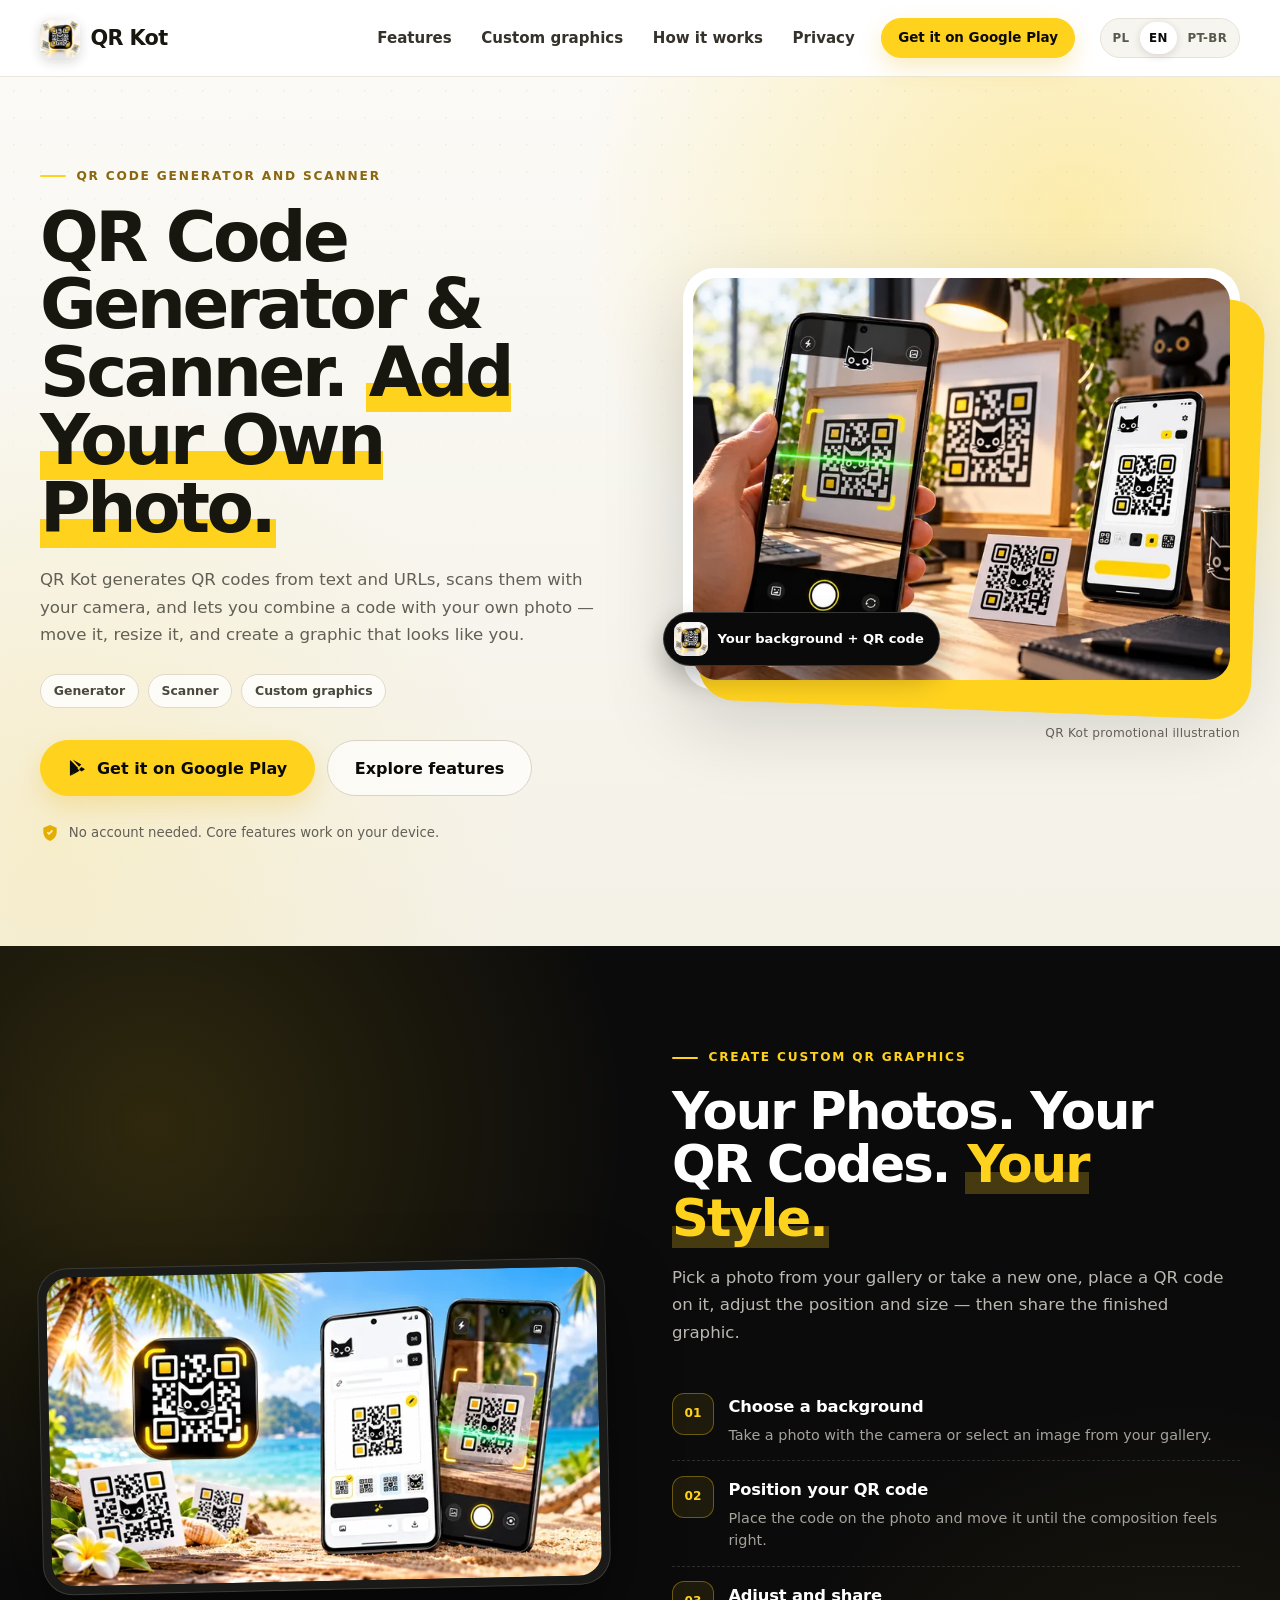
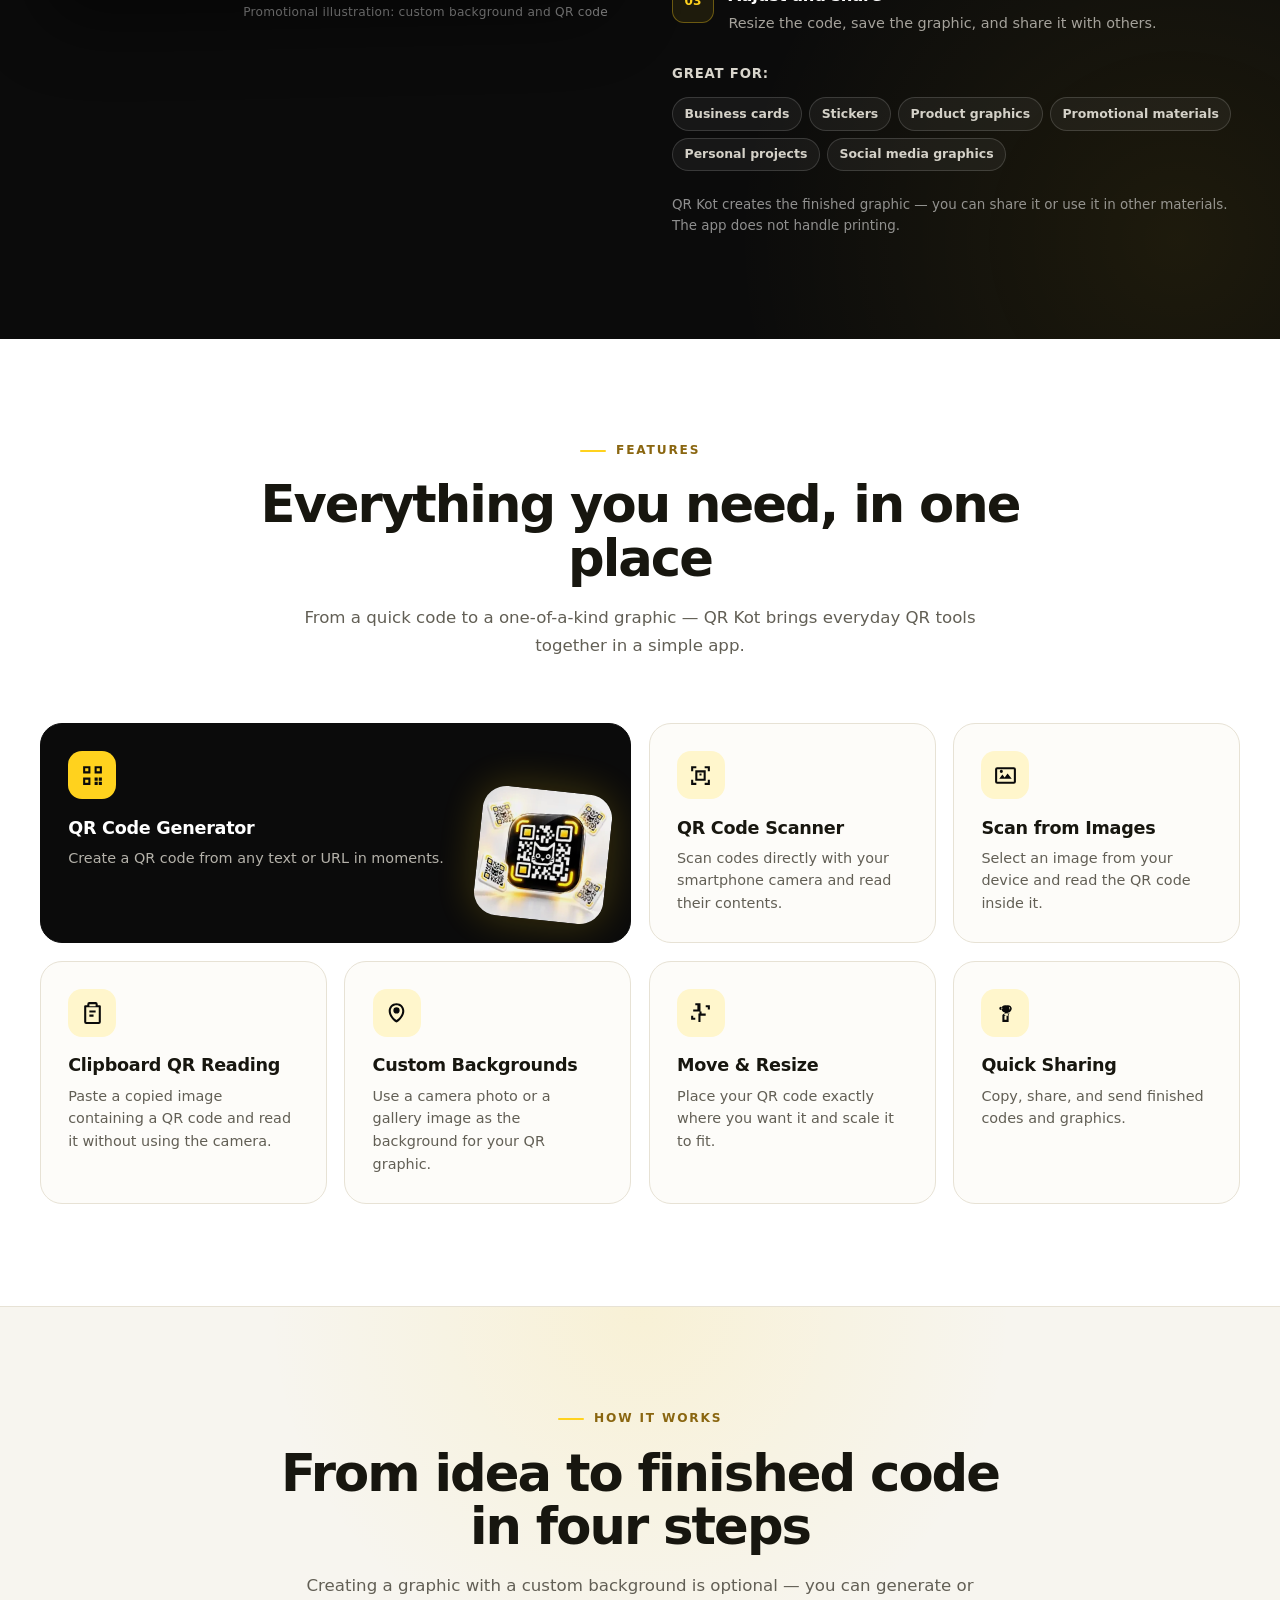
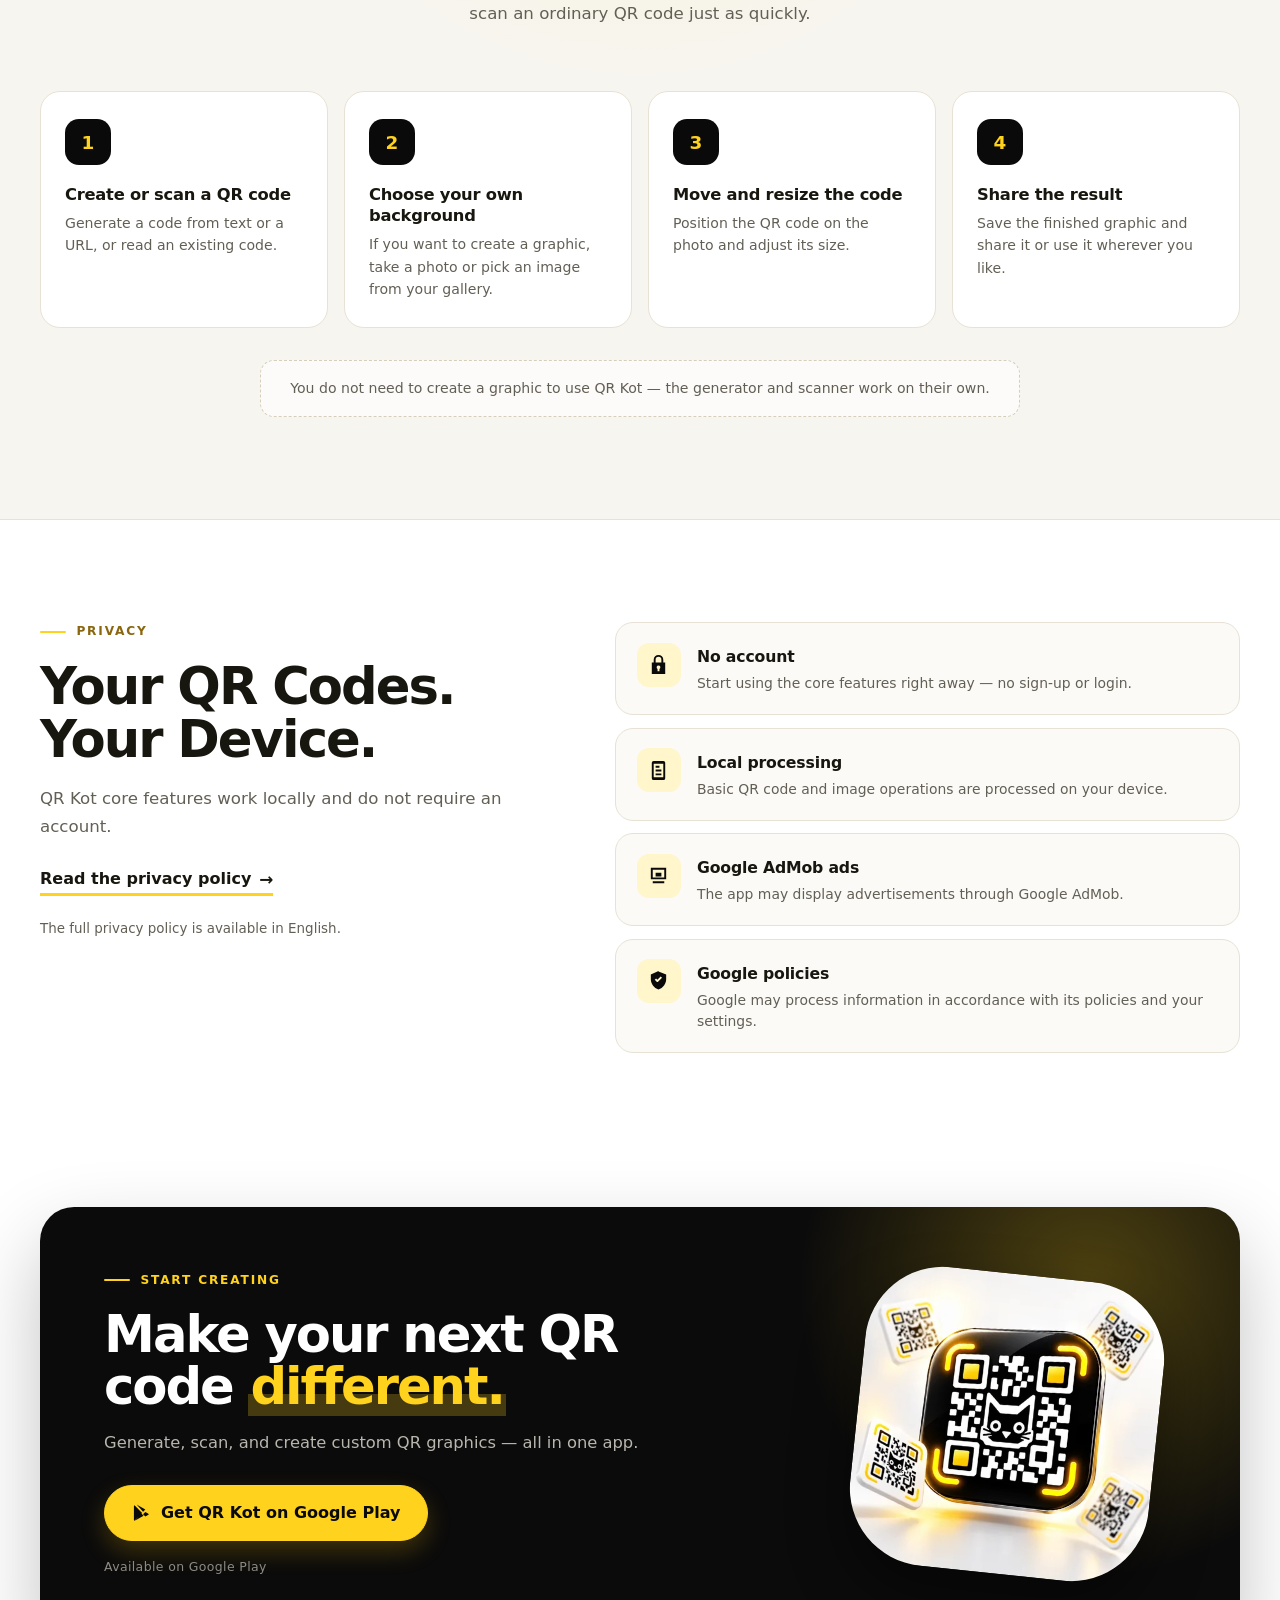
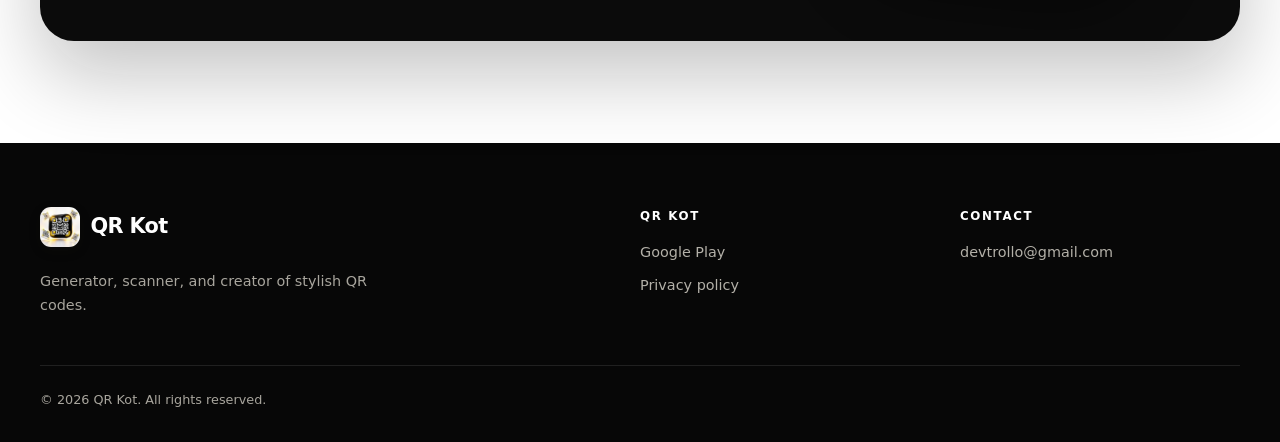
==== commit 50e67aac: "podstrona o qr z tlem" ====
--- a/qr-kot/index.html
+++ b/qr-kot/index.html
@@ -1,376 +1,786 @@
 <!DOCTYPE html>
+
 <html lang="en">
+
 <head>
-    <meta charset="UTF-8">
-    <meta name="viewport" content="width=device-width, initial-scale=1.0">
-    <title>QR Kot – QR Code Generator & Scanner with Custom Backgrounds</title>
-    <meta id="meta-description" name="description" content="QR Kot generates and scans QR codes, reads them from images or the clipboard, and lets you combine codes with your own photos to create custom QR graphics.">
-    <meta name="theme-color" content="#0a0a0a">
-    <link rel="canonical" href="https://piotrse.github.io/qr-kot/">
-    <link rel="icon" href="assets/optimized/app-icon-32.png" type="image/png">
-    <link rel="apple-touch-icon" href="assets/optimized/app-icon-180.png">
-
-    <meta property="og:type" content="website">
-    <meta property="og:site_name" content="QR Kot">
-    <meta property="og:url" content="https://piotrse.github.io/qr-kot/">
-    <meta id="og-title" property="og:title" content="QR Kot – Create. Customize. Scan. Share.">
-    <meta id="og-description" property="og:description" content="Generate and scan QR codes, read them from images and the clipboard, and create custom graphics by combining codes with your own photos.">
-    <meta id="og-locale" property="og:locale" content="en_US">
-    <meta property="og:image" content="https://piotrse.github.io/qr-kot/assets/optimized/og-image.jpg">
-    <meta property="og:image:width" content="1200">
-    <meta property="og:image:height" content="900">
-    <meta property="og:image:type" content="image/jpeg">
-    <meta property="og:image:alt" content="QR Kot promotional illustration: a smartphone scanning a QR code in a modern office">
-    <meta name="twitter:card" content="summary_large_image">
-    <meta id="twitter-title" name="twitter:title" content="QR Kot – Create. Customize. Scan. Share.">
-    <meta id="twitter-description" name="twitter:description" content="Generate and scan QR codes, read them from images and the clipboard, and create custom graphics by combining codes with your own photos.">
-    <meta name="twitter:image" content="https://piotrse.github.io/qr-kot/assets/optimized/og-image.jpg">
-
-    <link rel="preload" as="image" href="assets/optimized/hero-office-1200.webp" imagesrcset="assets/optimized/hero-office-700.webp 700w, assets/optimized/hero-office-1200.webp 1200w" imagesizes="(max-width: 920px) 92vw, 560px">
-    <link rel="stylesheet" href="css/styles.css">
-    <script>document.documentElement.classList.add('js');</script>
-    <script src="js/translations.js" defer></script>
-    <script src="js/main.js" defer></script>
+    <meta name="google-site-verification" content="5nHY2GydV22QM88xAlPY4tY-V7iEUyEN0Vgnsuwwhiw" />
+
+       <meta charset="UTF-8">
+
+       <meta name="viewport" content="width=device-width, initial-scale=1.0">
+
+       <title>QR Kot – QR Code Generator & Scanner with Custom Backgrounds</title>
+
+       <meta id="meta-description" name="description" content="QR Kot generates and scans QR codes, reads them from images or the clipboard, and lets you combine codes with your own photos to create custom QR graphics.">
+
+       <meta name="theme-color" content="#0a0a0a">
+
+       <link id="canonical-url" rel="canonical" href="https://piotrse.github.io/qr-kot/">
+    <link rel="alternate" hreflang="en" href="https://piotrse.github.io/qr-kot/">
+    <link rel="alternate" hreflang="pl" href="https://piotrse.github.io/qr-kot/?lang=pl">
+    <link rel="alternate" hreflang="pt-BR" href="https://piotrse.github.io/qr-kot/?lang=pt-BR">
+    <link rel="alternate" hreflang="x-default" href="https://piotrse.github.io/qr-kot/">
+
+       <link rel="icon" href="assets/optimized/app-icon-32.png" type="image/png">
+
+       <link rel="apple-touch-icon" href="assets/optimized/app-icon-180.png">
+
+
+
+       <meta property="og:type" content="website">
+
+       <meta property="og:site_name" content="QR Kot">
+
+       <meta id="og-url" property="og:url" content="https://piotrse.github.io/qr-kot/">
+
+       <meta id="og-title" property="og:title" content="QR Kot – Create. Customize. Scan. Share.">
+
+       <meta id="og-description" property="og:description" content="Generate and scan QR codes, read them from images and the clipboard, and create custom graphics by combining codes with your own photos.">
+
+       <meta id="og-locale" property="og:locale" content="en_US">
+
+       <meta property="og:image" content="https://piotrse.github.io/qr-kot/assets/optimized/og-image.jpg">
+
+       <meta property="og:image:width" content="1200">
+
+       <meta property="og:image:height" content="900">
+
+       <meta property="og:image:type" content="image/jpeg">
+
+       <meta property="og:image:alt" content="QR Kot promotional illustration: a smartphone scanning a QR code in a modern office">
+
+       <meta name="twitter:card" content="summary_large_image">
+
+       <meta id="twitter-title" name="twitter:title" content="QR Kot – Create. Customize. Scan. Share.">
+
+       <meta id="twitter-description" name="twitter:description" content="Generate and scan QR codes, read them from images and the clipboard, and create custom graphics by combining codes with your own photos.">
+
+       <meta name="twitter:image" content="https://piotrse.github.io/qr-kot/assets/optimized/og-image.jpg">
+
+
+
+       <link rel="preload" as="image" href="assets/optimized/hero-office-1200.webp" imagesrcset="assets/optimized/hero-office-700.webp 700w, assets/optimized/hero-office-1200.webp 1200w" imagesizes="(max-width: 920px) 92vw, 560px">
+
+       <link rel="stylesheet" href="css/styles.css">
+
+       <script>document.documentElement.classList.add('js');</script>
+
+       <script src="js/translations.js" defer></script>
+
+       <script src="js/main.js" defer></script>
+
+
+<script type="application/ld+json">
+{
+  "@context": "https://schema.org",
+  "@type": "MobileApplication",
+  "name": "QR Kot",
+  "alternateName": "QR Code Studio",
+  "operatingSystem": "Android",
+  "applicationCategory": "UtilitiesApplication",
+  "description": "QR Kot is an Android app for scanning and creating QR codes. Customize QR code backgrounds, adjust size and position, create stickers and business cards, and share your codes. QR code processing takes place locally on your device.",
+  "url": "https://piotrse.github.io/qr-kot/",
+  "installUrl": "https://play.google.com/store/apps/details?id=com.devtrollo.qrmiauuu",
+  "offers": {
+    "@type": "Offer",
+    "price": "0",
+    "priceCurrency": "PLN"
+  }
+}
+</script>
+
 </head>
+
 <body>
-    <a class="skip-link" href="#main" data-i18n="a11y.skip">Skip to content</a>
-
-    <header class="site-header">
-        <div class="container header-inner">
-            <a class="brand" href="#top" data-i18n-aria-label="brand.home" aria-label="QR Kot – back to top">
-                <img class="brand-icon" src="assets/optimized/app-icon-180.webp" width="40" height="40" alt="QR Kot app logo" data-i18n-alt="brand.logoAlt" decoding="async">
-                <span class="brand-name">QR Kot</span>
-            </a>
-
-            <nav class="nav" id="main-nav" data-i18n-aria-label="nav.aria" aria-label="Main navigation">
-                <a class="nav-link" href="#features" data-i18n="nav.features">Features</a>
-                <a class="nav-link" href="#custom" data-i18n="nav.custom">Custom graphics</a>
-                <a class="nav-link" href="#how" data-i18n="nav.how">How it works</a>
-                <a class="nav-link" href="#privacy" data-i18n="nav.privacy">Privacy</a>
-                <a class="btn btn-primary btn-sm nav-download" href="https://play.google.com/store/apps/details?id=com.devtrollo.qrmiauuu" target="_blank" rel="noopener noreferrer" data-i18n="nav.download">Get it on Google Play</a>
-            </nav>
-
-            <div class="header-actions">
-                <div class="lang-switch" role="group" data-i18n-aria-label="nav.langLabel" aria-label="Language selection">
-                    <button type="button" class="lang-btn" data-set-lang="pl" aria-pressed="false" title="Polski" aria-label="Polski">PL</button>
-                    <button type="button" class="lang-btn is-active" data-set-lang="en" aria-pressed="true" title="English" aria-label="English">EN</button>
-                    <button type="button" class="lang-btn" data-set-lang="pt-BR" aria-pressed="false" title="Português (Brasil)" aria-label="Português (Brasil)">PT-BR</button>
-                </div>
-                <button type="button" class="menu-toggle" id="menu-toggle" aria-controls="main-nav" aria-expanded="false" data-i18n-aria-label="nav.menu" aria-label="Open menu">
-                    <span class="sr-only" id="menu-toggle-label" data-i18n="nav.menu">Open menu</span>
-                    <span class="menu-bars" aria-hidden="true"><span></span><span></span><span></span></span>
-                </button>
-            </div>
-        </div>
-    </header>
-
-    <main id="main">
-        <section class="hero" id="top">
-            <div class="container hero-grid">
-                <div class="hero-copy">
-                    <p class="eyebrow" data-i18n="hero.eyebrow">QR code generator and scanner</p>
-                    <h1 class="hero-title" data-i18n-html="hero.title">Create. Customize. <span class="accent">Scan.</span> Share.</h1>
-                    <p class="lead" data-i18n="hero.lead">QR Kot generates QR codes from text and URLs, scans them with your camera, and lets you combine a code with your own photo — move it, resize it, and create a graphic that looks like you.</p>
-
-                    <ul class="pill-list" aria-label="QR Kot">
-                        <li data-i18n="hero.pill1">Generator</li>
-                        <li data-i18n="hero.pill2">Scanner</li>
-                        <li data-i18n="hero.pill3">Custom graphics</li>
-                    </ul>
-
-                    <div class="hero-actions">
-                        <a class="btn btn-primary btn-lg" href="https://play.google.com/store/apps/details?id=com.devtrollo.qrmiauuu" target="_blank" rel="noopener noreferrer">
-                            <svg class="icon-play" viewBox="0 0 24 24" aria-hidden="true" focusable="false"><path d="M4.2 2.6a1.4 1.4 0 0 0-.7 1.3v16.2a1.4 1.4 0 0 0 .7 1.3l9.1-9.4-9.1-9.4Zm10.3 7.9 2.7-2.8-10-5.6a1.3 1.3 0 0 0-.4-.2l7.7 8.6Zm0 3 2.7 2.8 3.2-1.8c1.1-.6 1.1-1.4 0-2l-3.2-1.8-2.7 2.8Zm-2.1-.9-7.7 8.6c.2 0 .3-.1.4-.2l10-5.6-2.7-2.8Z"/></svg>
-                            <span data-i18n="hero.cta">Get it on Google Play</span>
-                        </a>
-                        <a class="btn btn-ghost btn-lg" href="#features" data-i18n="hero.secondary">Explore features</a>
-                    </div>
-
-                    <p class="hero-trust">
-                        <svg viewBox="0 0 24 24" aria-hidden="true" focusable="false"><path d="M12 2.5 4 5.7v5.1c0 4.7 3.2 9.1 8 10.7 4.8-1.6 8-6 8-10.7V5.7L12 2.5Zm3.7 7.1-4.2 4.2a1 1 0 0 1-1.4 0l-2-2 1.4-1.4 1.3 1.3 3.5-3.5 1.4 1.4Z"/></svg>
-                        <span data-i18n="hero.trust">No account needed. Core features work on your device.</span>
-                    </p>
-                </div>
-
-                <div class="hero-visual">
-                    <div class="hero-card">
-                        <img class="hero-img" src="assets/optimized/hero-office-1200.webp"
-                             srcset="assets/optimized/hero-office-700.webp 700w, assets/optimized/hero-office-1200.webp 1200w"
-                             sizes="(max-width: 920px) 92vw, 560px"
-                             width="1200" height="900"
-                             alt="QR Kot promotional illustration: a smartphone scanning a QR code in a modern office"
-                             data-i18n-alt="hero.imageAlt"
-                             fetchpriority="high" decoding="async">
-                        <div class="hero-badge">
-                            <img src="assets/optimized/app-icon-180.webp" width="40" height="40" alt="" aria-hidden="true" loading="lazy" decoding="async">
-                            <span data-i18n="hero.badge">Your background + QR code</span>
-                        </div>
-                    </div>
-                    <p class="img-caption" data-i18n="hero.imageCaption">QR Kot promotional illustration</p>
-                </div>
-            </div>
-        </section>
-
-        <section class="section custom-section" id="custom">
-            <div class="container custom-grid">
-                <div class="custom-visual reveal">
-                    <div class="custom-card">
-                        <img class="custom-img" src="assets/optimized/beach-custom-1400.webp"
-                             srcset="assets/optimized/beach-custom-640.webp 640w, assets/optimized/beach-custom-1400.webp 1400w"
-                             sizes="(max-width: 920px) 92vw, 560px"
-                             width="1400" height="788"
-                             alt="QR Kot promotional illustration: a QR code over a tropical beach photo"
-                             data-i18n-alt="custom.imageAlt"
-                             loading="lazy" decoding="async">
-                    </div>
-                    <p class="img-caption" data-i18n="custom.imageCaption">Promotional illustration: custom background and QR code</p>
-                </div>
-
-                <div class="custom-copy reveal">
-                    <p class="eyebrow eyebrow-light" data-i18n="custom.eyebrow">Create custom QR graphics</p>
-                    <h2 class="section-title" data-i18n-html="custom.title">Your Photos. Your QR Codes. <span class="accent">Your Style.</span></h2>
-                    <p class="lead" data-i18n="custom.lead">Pick a photo from your gallery or take a new one, place a QR code on it, adjust the position and size — then share the finished graphic.</p>
-
-                    <ol class="process-list">
-                        <li>
-                            <span class="process-num" aria-hidden="true">01</span>
-                            <div>
-                                <h3 data-i18n="custom.step1Title">Choose a background</h3>
-                                <p data-i18n="custom.step1Desc">Take a photo with the camera or select an image from your gallery.</p>
-                            </div>
-                        </li>
-                        <li>
-                            <span class="process-num" aria-hidden="true">02</span>
-                            <div>
-                                <h3 data-i18n="custom.step2Title">Position your QR code</h3>
-                                <p data-i18n="custom.step2Desc">Place the code on the photo and move it until the composition feels right.</p>
-                            </div>
-                        </li>
-                        <li>
-                            <span class="process-num" aria-hidden="true">03</span>
-                            <div>
-                                <h3 data-i18n="custom.step3Title">Adjust and share</h3>
-                                <p data-i18n="custom.step3Desc">Resize the code, save the graphic, and share it with others.</p>
-                            </div>
-                        </li>
-                    </ol>
-
-                    <p class="case-title" data-i18n="custom.caseTitle">Great for:</p>
-                    <ul class="chip-list">
-                        <li data-i18n="custom.case1">Business cards</li>
-                        <li data-i18n="custom.case2">Stickers</li>
-                        <li data-i18n="custom.case3">Product graphics</li>
-                        <li data-i18n="custom.case4">Promotional materials</li>
-                        <li data-i18n="custom.case5">Personal projects</li>
-                        <li data-i18n="custom.case6">Social media graphics</li>
-                    </ul>
-
-                    <p class="small-note" data-i18n="custom.note">QR Kot creates the finished graphic — you can share it or use it in other materials. The app does not handle printing.</p>
-                </div>
-            </div>
-        </section>
-
-        <section class="section features-section" id="features">
-            <div class="container">
-                <header class="section-head reveal">
-                    <p class="eyebrow" data-i18n="features.eyebrow">Features</p>
-                    <h2 class="section-title" data-i18n="features.title">Everything you need, in one place</h2>
-                    <p class="lead" data-i18n="features.lead">From a quick code to a one-of-a-kind graphic — QR Kot brings everyday QR tools together in a simple app.</p>
-                </header>
-
-                <div class="features-grid">
-                    <article class="feature-card reveal">
-                        <img class="feature-art" src="assets/optimized/app-icon-180.webp" width="180" height="180" alt="" aria-hidden="true" loading="lazy" decoding="async">
-                        <span class="feature-icon" aria-hidden="true">
-                            <svg viewBox="0 0 24 24" focusable="false"><path d="M3 3h7v7H3V3Zm2 2v3h3V5H5Zm9-2h7v7h-7V3Zm2 2v3h3V5h-3ZM3 14h7v7H3v-7Zm2 2v3h3v-3H5Zm9-2h3v3h-3v-3Zm4 0h3v3h-3v-3Zm-4 4h3v3h-3v-3Zm4 0h3v3h-3v-3Z"/></svg>
-                        </span>
-                        <h3 data-i18n="features.generator.title">QR Code Generator</h3>
-                        <p data-i18n="features.generator.desc">Create a QR code from any text or URL in moments.</p>
-                    </article>
-
-                    <article class="feature-card reveal">
-                        <span class="feature-icon" aria-hidden="true">
-                            <svg viewBox="0 0 24 24" focusable="false"><path d="M3 3h5v2H5v3H3V3Zm13 0h5v5h-2V5h-3V3ZM3 16h2v3h3v2H3v-5Zm16 0h2v5h-5v-2h3v-3ZM7 7h10v10H7V7Zm2 2v6h6V9H9Zm2 1h2v2h-2v-2Z"/></svg>
-                        </span>
-                        <h3 data-i18n="features.scanner.title">QR Code Scanner</h3>
-                        <p data-i18n="features.scanner.desc">Scan codes directly with your smartphone camera and read their contents.</p>
-                    </article>
-
-                    <article class="feature-card reveal">
-                        <span class="feature-icon" aria-hidden="true">
-                            <svg viewBox="0 0 24 24" focusable="false"><path d="M4 4h16a2 2 0 0 1 2 2v12a2 2 0 0 1-2 2H4a2 2 0 0 1-2-2V6a2 2 0 0 1 2-2Zm0 2v12h16V6H4Zm2 9 3-4 2.2 2.9L14 10l4 5H6Zm2-5.5a1.5 1.5 0 1 1 0-3 1.5 1.5 0 0 1 0 3Z"/></svg>
-                        </span>
-                        <h3 data-i18n="features.images.title">Scan from Images</h3>
-                        <p data-i18n="features.images.desc">Select an image from your device and read the QR code inside it.</p>
-                    </article>
-
-                    <article class="feature-card reveal">
-                        <span class="feature-icon" aria-hidden="true">
-                            <svg viewBox="0 0 24 24" focusable="false"><path d="M9 2h6a2 2 0 0 1 2 2v1h2a1 1 0 0 1 1 1v15a2 2 0 0 1-2 2H6a2 2 0 0 1-2-2V6a1 1 0 0 1 1-1h2V4a2 2 0 0 1 2-2Zm0 2v2h6V4H9ZM6 7v14h12V7H6Zm3 3h6v2H9v-2Zm0 4h4v2H9v-2Z"/></svg>
-                        </span>
-                        <h3 data-i18n="features.clipboard.title">Clipboard QR Reading</h3>
-                        <p data-i18n="features.clipboard.desc">Paste a copied image containing a QR code and read it without using the camera.</p>
-                    </article>
-
-                    <article class="feature-card reveal">
-                        <span class="feature-icon" aria-hidden="true">
-                            <svg viewBox="0 0 24 24" focusable="false"><path d="M12 3c4.4 0 7.5 3.3 7.5 7.5 0 5-4.6 9.4-7 10.9a1 1 0 0 1-1 0c-2.4-1.5-7-5.9-7-10.9C4.5 6.3 7.6 3 12 3Zm0 2c-3.2 0-5.5 2.3-5.5 5.5 0 3.5 2.9 7 5.5 8.7 2.6-1.7 5.5-5.2 5.5-8.7C17.5 7.3 15.2 5 12 5Zm0 2a3 3 0 1 1 0 6 3 3 0 0 1 0-6Z"/></svg>
-                        </span>
-                        <h3 data-i18n="features.backgrounds.title">Custom Backgrounds</h3>
-                        <p data-i18n="features.backgrounds.desc">Use a camera photo or a gallery image as the background for your QR graphic.</p>
-                    </article>
-
-                    <article class="feature-card reveal">
-                        <span class="feature-icon" aria-hidden="true">
-                            <svg viewBox="0 0 24 24" focusable="false"><path d="M5 9h4V5H7V3h5v8H5V9Zm10 12h-5v-8h7v2h-5v6Zm6-12h-2V7h-2V5h4v4ZM3 15h2v2h2v2H3v-4Zm8-4h2v2h-2v-2Z"/></svg>
-                        </span>
-                        <h3 data-i18n="features.move.title">Move & Resize</h3>
-                        <p data-i18n="features.move.desc">Place your QR code exactly where you want it and scale it to fit.</p>
-                    </article>
-
-                    <article class="feature-card reveal">
-                        <span class="feature-icon" aria-hidden="true">
-                            <svg viewBox="0 0 24 24" focusable="false"><path d="M18 8a4 4 0 1 0-3.9 5H16l-3 3-3-3h1.9A4 4 0 1 0 8 8a4 4 0 0 0 3.5 3.9L9 14.4V21h6v-6.6l-2.5-2.5A4 4 0 0 0 18 8Zm-1.5 0a1.5 1.5 0 1 1-3 0 1.5 1.5 0 0 1 3 0ZM9 8a1.5 1.5 0 1 1-3 0 1.5 1.5 0 0 1 3 0Zm2 11v-4h2v4h-2Z"/></svg>
-                        </span>
-                        <h3 data-i18n="features.share.title">Quick Sharing</h3>
-                        <p data-i18n="features.share.desc">Copy, share, and send finished codes and graphics.</p>
-                    </article>
-                </div>
-            </div>
-        </section>
-
-        <section class="section how-section" id="how">
-            <div class="container">
-                <header class="section-head reveal">
-                    <p class="eyebrow" data-i18n="how.eyebrow">How it works</p>
-                    <h2 class="section-title" data-i18n="how.title">From idea to finished code in four steps</h2>
-                    <p class="lead" data-i18n="how.lead">Creating a graphic with a custom background is optional — you can generate or scan an ordinary QR code just as quickly.</p>
-                </header>
-
-                <ol class="steps-grid">
-                    <li class="step-card reveal">
-                        <span class="step-num" aria-hidden="true">1</span>
-                        <h3 data-i18n="how.step1Title">Create or scan a QR code</h3>
-                        <p data-i18n="how.step1Desc">Generate a code from text or a URL, or read an existing code.</p>
-                    </li>
-                    <li class="step-card reveal">
-                        <span class="step-num" aria-hidden="true">2</span>
-                        <h3 data-i18n="how.step2Title">Choose your own background</h3>
-                        <p data-i18n="how.step2Desc">If you want to create a graphic, take a photo or pick an image from your gallery.</p>
-                    </li>
-                    <li class="step-card reveal">
-                        <span class="step-num" aria-hidden="true">3</span>
-                        <h3 data-i18n="how.step3Title">Move and resize the code</h3>
-                        <p data-i18n="how.step3Desc">Position the QR code on the photo and adjust its size.</p>
-                    </li>
-                    <li class="step-card reveal">
-                        <span class="step-num" aria-hidden="true">4</span>
-                        <h3 data-i18n="how.step4Title">Share the result</h3>
-                        <p data-i18n="how.step4Desc">Save the finished graphic and share it or use it wherever you like.</p>
-                    </li>
-                </ol>
-
-                <p class="how-note reveal" data-i18n="how.note">You do not need to create a graphic to use QR Kot — the generator and scanner work on their own.</p>
-            </div>
-        </section>
-
-        <section class="section privacy-section" id="privacy">
-            <div class="container privacy-grid">
-                <div class="privacy-intro reveal">
-                    <p class="eyebrow" data-i18n="privacy.eyebrow">Privacy</p>
-                    <h2 class="section-title" data-i18n="privacy.title">Your QR Codes. Your Device.</h2>
-                    <p class="lead" data-i18n="privacy.lead">QR Kot core features work locally and do not require an account.</p>
-                    <a class="text-link" href="privacy.html" data-i18n="privacy.link">Read the privacy policy</a>
-                    <p class="small-note" data-i18n="privacy.note">The full privacy policy is available in English.</p>
-                </div>
-
-                <ul class="privacy-list">
-                    <li class="privacy-card reveal">
-                        <span class="privacy-icon" aria-hidden="true">
-                            <svg viewBox="0 0 24 24" focusable="false"><path d="M12 2a5 5 0 0 0-5 5v3H5v12h14V10h-2V7a5 5 0 0 0-5-5Zm-3 8V7a3 3 0 0 1 6 0v3H9Zm3 3a2 2 0 0 1 1 3.7V19h-2v-2.3A2 2 0 0 1 12 13Z"/></svg>
-                        </span>
-                        <div>
-                            <h3 data-i18n="privacy.point1Title">No account</h3>
-                            <p data-i18n="privacy.point1Desc">Start using the core features right away — no sign-up or login.</p>
-                        </div>
-                    </li>
-                    <li class="privacy-card reveal">
-                        <span class="privacy-icon" aria-hidden="true">
-                            <svg viewBox="0 0 24 24" focusable="false"><path d="M7 2h10a2 2 0 0 1 2 2v16a2 2 0 0 1-2 2H7a2 2 0 0 1-2-2V4a2 2 0 0 1 2-2Zm0 3v14h10V5H7Zm2 10h6v2H9v-2Zm0-4h6v2H9v-2Zm0-4h4v2H9V7Z"/></svg>
-                        </span>
-                        <div>
-                            <h3 data-i18n="privacy.point2Title">Local processing</h3>
-                            <p data-i18n="privacy.point2Desc">Basic QR code and image operations are processed on your device.</p>
-                        </div>
-                    </li>
-                    <li class="privacy-card reveal">
-                        <span class="privacy-icon" aria-hidden="true">
-                            <svg viewBox="0 0 24 24" focusable="false"><path d="M4 4h16v12H4V4Zm2 2v8h12V6H6Zm0 12h12v2H6v-2Zm3-9h6v4H9V9Z"/></svg>
-                        </span>
-                        <div>
-                            <h3 data-i18n="privacy.point3Title">Google AdMob ads</h3>
-                            <p data-i18n="privacy.point3Desc">The app may display advertisements through Google AdMob.</p>
-                        </div>
-                    </li>
-                    <li class="privacy-card reveal">
-                        <span class="privacy-icon" aria-hidden="true">
-                            <svg viewBox="0 0 24 24" focusable="false"><path d="M12 2 4 5.7v5.1c0 4.7 3.2 9.1 8 10.7 4.8-1.6 8-6 8-10.7V5.7L12 2.5Zm3.7 7.1-4.2 4.2a1 1 0 0 1-1.4 0l-2-2 1.4-1.4 1.3 1.3 3.5-3.5 1.4 1.4Z"/></svg>
-                        </span>
-                        <div>
-                            <h3 data-i18n="privacy.point4Title">Google policies</h3>
-                            <p data-i18n="privacy.point4Desc">Google may process information in accordance with its policies and your settings.</p>
-                        </div>
-                    </li>
-                </ul>
-            </div>
-        </section>
-
-        <section class="section cta-section" id="download">
-            <div class="container">
-                <div class="cta-card reveal">
-                    <div class="cta-glow" aria-hidden="true"></div>
-                    <div class="cta-content">
-                        <p class="eyebrow eyebrow-light" data-i18n="cta.eyebrow">Start creating</p>
-                        <h2 class="cta-title" data-i18n-html="cta.title">Make your next QR code <span class="accent">different.</span></h2>
-                        <p class="cta-lead" data-i18n="cta.lead">Generate, scan, and create custom QR graphics — all in one app.</p>
-                        <a class="btn btn-primary btn-lg" href="https://play.google.com/store/apps/details?id=com.devtrollo.qrmiauuu" target="_blank" rel="noopener noreferrer">
-                            <svg class="icon-play" viewBox="0 0 24 24" aria-hidden="true" focusable="false"><path d="M4.2 2.6a1.4 1.4 0 0 0-.7 1.3v16.2a1.4 1.4 0 0 0 .7 1.3l9.1-9.4-9.1-9.4Zm10.3 7.9 2.7-2.8-10-5.6a1.3 1.3 0 0 0-.4-.2l7.7 8.6Zm0 3 2.7 2.8 3.2-1.8c1.1-.6 1.1-1.4 0-2l-3.2-1.8-2.7 2.8Zm-2.1-.9-7.7 8.6c.2 0 .3-.1.4-.2l10-5.6-2.7-2.8Z"/></svg>
-                            <span data-i18n="cta.button">Get QR Kot on Google Play</span>
-                        </a>
-                        <p class="cta-note" data-i18n="cta.note">Available on Google Play</p>
-                    </div>
-                    <div class="cta-art" aria-hidden="true">
-                        <img src="assets/optimized/app-icon-480.webp" width="480" height="480" alt="" loading="lazy" decoding="async">
-                    </div>
-                </div>
-            </div>
-        </section>
-    </main>
-
-    <footer class="site-footer">
-        <div class="container footer-grid">
-            <div class="footer-brand">
-                <a class="brand brand-footer" href="#top" data-i18n-aria-label="brand.home" aria-label="QR Kot – back to top">
-                    <img class="brand-icon" src="assets/optimized/app-icon-180.webp" width="40" height="40" alt="QR Kot logo" data-i18n-alt="footer.logoAlt" loading="lazy" decoding="async">
-                    <span class="brand-name">QR Kot</span>
-                </a>
-                <p data-i18n="footer.tagline">Generator, scanner, and creator of stylish QR codes.</p>
-            </div>
-
-            <div class="footer-col">
-                <h2 class="footer-heading">QR Kot</h2>
-                <a href="https://play.google.com/store/apps/details?id=com.devtrollo.qrmiauuu" target="_blank" rel="noopener noreferrer" data-i18n="footer.download">Google Play</a>
-                <a href="privacy.html" data-i18n="footer.privacy">Privacy policy</a>
-            </div>
-
-            <div class="footer-col">
-                <h2 class="footer-heading" data-i18n="footer.contact">Contact</h2>
-                <a href="mailto:devtrollo@gmail.com">devtrollo@gmail.com</a>
-            </div>
-        </div>
-        <div class="container footer-bottom">
-            <p>&copy; <span data-year>2026</span> QR Kot. <span data-i18n="footer.rights">All rights reserved.</span></p>
-        </div>
-    </footer>
+
+       <a class="skip-link" href="#main" data-i18n="a11y.skip">Skip to content</a>
+
+
+
+       <header class="site-header">
+
+           <div class="container header-inner">
+
+               <a class="brand" href="#top" data-i18n-aria-label="brand.home" aria-label="QR Kot – back to top">
+
+                   <img class="brand-icon" src="assets/optimized/app-icon-180.webp" width="40" height="40" alt="QR Kot app logo" data-i18n-alt="brand.logoAlt" decoding="async">
+
+                   <span class="brand-name">QR Kot</span>
+
+               </a>
+
+
+
+               <nav class="nav" id="main-nav" data-i18n-aria-label="nav.aria" aria-label="Main navigation">
+
+                   <a class="nav-link" href="#features" data-i18n="nav.features">Features</a>
+
+                   <a class="nav-link" href="#custom" data-i18n="nav.custom">Custom graphics</a>
+
+                   <a class="nav-link" href="#how" data-i18n="nav.how">How it works</a>
+
+                   <a class="nav-link" href="#privacy" data-i18n="nav.privacy">Privacy</a>
+
+                   <a class="btn btn-primary btn-sm nav-download" href="https://play.google.com/store/apps/details?id=com.devtrollo.qrmiauuu" target="_blank" rel="noopener noreferrer" data-i18n="nav.download">Get it on Google Play</a>
+
+               </nav>
+
+
+
+               <div class="header-actions">
+
+                   <div class="lang-switch" role="group" data-i18n-aria-label="nav.langLabel" aria-label="Language selection">
+
+                       <button type="button" class="lang-btn" data-set-lang="pl" aria-pressed="false" title="Polski" aria-label="Polski">PL</button>
+
+                       <button type="button" class="lang-btn is-active" data-set-lang="en" aria-pressed="true" title="English" aria-label="English">EN</button>
+
+                       <button type="button" class="lang-btn" data-set-lang="pt-BR" aria-pressed="false" title="Português (Brasil)" aria-label="Português (Brasil)">PT-BR</button>
+
+                   </div>
+
+                   <button type="button" class="menu-toggle" id="menu-toggle" aria-controls="main-nav" aria-expanded="false" data-i18n-aria-label="nav.menu" aria-label="Open menu">
+
+                       <span class="sr-only" id="menu-toggle-label" data-i18n="nav.menu">Open menu</span>
+
+                       <span class="menu-bars" aria-hidden="true"><span></span><span></span><span></span></span>
+
+                   </button>
+
+               </div>
+
+           </div>
+
+       </header>
+
+
+
+       <main id="main">
+
+           <section class="hero" id="top">
+
+               <div class="container hero-grid">
+
+                   <div class="hero-copy">
+
+                       <p class="eyebrow" data-i18n="hero.eyebrow">QR code generator and scanner</p>
+
+                       
+
+                        <h1 class="hero-title" data-i18n-html="hero.title">
+                            Create and Customize QR Codes. 
+                            <span class="accent">Scan and Share.</span>
+                        </h1>
+
+
+
+
+
+
+                       <p class="lead" data-i18n="hero.lead">QR Kot generates QR codes from text and URLs, scans them with your camera, and lets you combine a code with your own photo — move it, resize it, and create a graphic that looks like you.</p>
+
+
+
+                       <ul class="pill-list" aria-label="QR Kot">
+
+                           <li data-i18n="hero.pill1">Generator</li>
+
+                           <li data-i18n="hero.pill2">Scanner</li>
+
+                           <li data-i18n="hero.pill3">Custom graphics</li>
+
+                       </ul>
+
+
+
+                       <div class="hero-actions">
+
+                           <a class="btn btn-primary btn-lg" href="https://play.google.com/store/apps/details?id=com.devtrollo.qrmiauuu" target="_blank" rel="noopener noreferrer">
+
+                               <svg class="icon-play" viewBox="0 0 24 24" aria-hidden="true" focusable="false"><path d="M4.2 2.6a1.4 1.4 0 0 0-.7 1.3v16.2a1.4 1.4 0 0 0 .7 1.3l9.1-9.4-9.1-9.4Zm10.3 7.9 2.7-2.8-10-5.6a1.3 1.3 0 0 0-.4-.2l7.7 8.6Zm0 3 2.7 2.8 3.2-1.8c1.1-.6 1.1-1.4 0-2l-3.2-1.8-2.7 2.8Zm-2.1-.9-7.7 8.6c.2 0 .3-.1.4-.2l10-5.6-2.7-2.8Z"/></svg>
+
+                               <span data-i18n="hero.cta">Get it on Google Play</span>
+
+                           </a>
+
+                           <a class="btn btn-ghost btn-lg" href="#features" data-i18n="hero.secondary">Explore features</a>
+
+                       </div>
+
+
+
+                       <p class="hero-trust">
+
+                           <svg viewBox="0 0 24 24" aria-hidden="true" focusable="false"><path d="M12 2.5 4 5.7v5.1c0 4.7 3.2 9.1 8 10.7 4.8-1.6 8-6 8-10.7V5.7L12 2.5Zm3.7 7.1-4.2 4.2a1 1 0 0 1-1.4 0l-2-2 1.4-1.4 1.3 1.3 3.5-3.5 1.4 1.4Z"/></svg>
+
+                           <span data-i18n="hero.trust">No account needed. Core features work on your device.</span>
+
+                       </p>
+
+                   </div>
+
+
+
+                   <div class="hero-visual">
+
+                       <div class="hero-card">
+
+                           <img class="hero-img" src="assets/optimized/hero-office-1200.webp"
+
+                                srcset="assets/optimized/hero-office-700.webp 700w, assets/optimized/hero-office-1200.webp 1200w"
+
+                                sizes="(max-width: 920px) 92vw, 560px"
+
+                                width="1200" height="900"
+
+                                alt="QR Kot promotional illustration: a smartphone scanning a QR code in a modern office"
+
+                                data-i18n-alt="hero.imageAlt"
+
+                                fetchpriority="high" decoding="async">
+
+                           <div class="hero-badge">
+
+                               <img src="assets/optimized/app-icon-180.webp" width="40" height="40" alt="" aria-hidden="true" loading="lazy" decoding="async">
+
+                               <span data-i18n="hero.badge">Your background + QR code</span>
+
+                           </div>
+
+                       </div>
+
+                       <p class="img-caption" data-i18n="hero.imageCaption">QR Kot promotional illustration</p>
+
+                   </div>
+
+               </div>
+
+           </section>
+
+
+
+           <section class="section custom-section" id="custom">
+
+               <div class="container custom-grid">
+
+                   <div class="custom-visual reveal">
+
+                       <div class="custom-card">
+
+                           <img class="custom-img" src="assets/optimized/beach-custom-1400.webp"
+
+                                srcset="assets/optimized/beach-custom-640.webp 640w, assets/optimized/beach-custom-1400.webp 1400w"
+
+                                sizes="(max-width: 920px) 92vw, 560px"
+
+                                width="1400" height="788"
+
+                                alt="QR Kot promotional illustration: a QR code over a tropical beach photo"
+
+                                data-i18n-alt="custom.imageAlt"
+
+                                loading="lazy" decoding="async">
+
+                       </div>
+
+                       <p class="img-caption" data-i18n="custom.imageCaption">Promotional illustration: custom background and QR code</p>
+
+                   </div>
+
+
+
+                   <div class="custom-copy reveal">
+
+                       <p class="eyebrow eyebrow-light" data-i18n="custom.eyebrow">Create custom QR graphics</p>
+
+                       <h2 class="section-title" data-i18n-html="custom.title">Your Photos. Your QR Codes. <span class="accent">Your Style.</span></h2>
+
+                       <p class="lead" data-i18n="custom.lead">Pick a photo from your gallery or take a new one, place a QR code on it, adjust the position and size — then share the finished graphic.</p>
+
+
+
+                       <ol class="process-list">
+
+                           <li>
+
+                               <span class="process-num" aria-hidden="true">01</span>
+
+                               <div>
+
+                                   <h3 data-i18n="custom.step1Title">Choose a background</h3>
+
+                                   <p data-i18n="custom.step1Desc">Take a photo with the camera or select an image from your gallery.</p>
+
+                               </div>
+
+                           </li>
+
+                           <li>
+
+                               <span class="process-num" aria-hidden="true">02</span>
+
+                               <div>
+
+                                   <h3 data-i18n="custom.step2Title">Position your QR code</h3>
+
+                                   <p data-i18n="custom.step2Desc">Place the code on the photo and move it until the composition feels right.</p>
+
+                               </div>
+
+                           </li>
+
+                           <li>
+
+                               <span class="process-num" aria-hidden="true">03</span>
+
+                               <div>
+
+                                   <h3 data-i18n="custom.step3Title">Adjust and share</h3>
+
+                                   <p data-i18n="custom.step3Desc">Resize the code, save the graphic, and share it with others.</p>
+
+                               </div>
+
+                           </li>
+
+                       </ol>
+
+
+
+                       <p class="case-title" data-i18n="custom.caseTitle">Great for:</p>
+
+                       <ul class="chip-list">
+
+                           <li data-i18n="custom.case1">Business cards</li>
+
+                           <li data-i18n="custom.case2">Stickers</li>
+
+                           <li data-i18n="custom.case3">Product graphics</li>
+
+                           <li data-i18n="custom.case4">Promotional materials</li>
+
+                           <li data-i18n="custom.case5">Personal projects</li>
+
+                           <li data-i18n="custom.case6">Social media graphics</li>
+
+                       </ul>
+
+
+
+                       <p class="small-note" data-i18n="custom.note">QR Kot creates the finished graphic — you can share it or use it in other materials. The app does not handle printing.</p>
+
+                   </div>
+
+               </div>
+
+           </section>
+
+
+
+           <section class="section features-section" id="features">
+
+               <div class="container">
+
+                   <header class="section-head reveal">
+
+                       <p class="eyebrow" data-i18n="features.eyebrow">Features</p>
+
+                       <h2 class="section-title" data-i18n="features.title">Everything you need, in one place</h2>
+
+                       <p class="lead" data-i18n="features.lead">From a quick code to a one-of-a-kind graphic — QR Kot brings everyday QR tools together in a simple app.</p>
+
+                   </header>
+
+
+
+                   <div class="features-grid">
+
+                       <article class="feature-card reveal">
+
+                           <img class="feature-art" src="assets/optimized/app-icon-180.webp" width="180" height="180" alt="" aria-hidden="true" loading="lazy" decoding="async">
+
+                           <span class="feature-icon" aria-hidden="true">
+
+                               <svg viewBox="0 0 24 24" focusable="false"><path d="M3 3h7v7H3V3Zm2 2v3h3V5H5Zm9-2h7v7h-7V3Zm2 2v3h3V5h-3ZM3 14h7v7H3v-7Zm2 2v3h3v-3H5Zm9-2h3v3h-3v-3Zm4 0h3v3h-3v-3Zm-4 4h3v3h-3v-3Zm4 0h3v3h-3v-3Z"/></svg>
+
+                           </span>
+
+                           <h3 data-i18n="features.generator.title">QR Code Generator</h3>
+
+                           <p data-i18n="features.generator.desc">Create a QR code from any text or URL in moments.</p>
+
+                       </article>
+
+
+
+                       <article class="feature-card reveal">
+
+                           <span class="feature-icon" aria-hidden="true">
+
+                               <svg viewBox="0 0 24 24" focusable="false"><path d="M3 3h5v2H5v3H3V3Zm13 0h5v5h-2V5h-3V3ZM3 16h2v3h3v2H3v-5Zm16 0h2v5h-5v-2h3v-3ZM7 7h10v10H7V7Zm2 2v6h6V9H9Zm2 1h2v2h-2v-2Z"/></svg>
+
+                           </span>
+
+                           <h3 data-i18n="features.scanner.title">QR Code Scanner</h3>
+
+                           <p data-i18n="features.scanner.desc">Scan codes directly with your smartphone camera and read their contents.</p>
+
+                       </article>
+
+
+
+                       <article class="feature-card reveal">
+
+                           <span class="feature-icon" aria-hidden="true">
+
+                               <svg viewBox="0 0 24 24" focusable="false"><path d="M4 4h16a2 2 0 0 1 2 2v12a2 2 0 0 1-2 2H4a2 2 0 0 1-2-2V6a2 2 0 0 1 2-2Zm0 2v12h16V6H4Zm2 9 3-4 2.2 2.9L14 10l4 5H6Zm2-5.5a1.5 1.5 0 1 1 0-3 1.5 1.5 0 0 1 0 3Z"/></svg>
+
+                           </span>
+
+                           <h3 data-i18n="features.images.title">Scan from Images</h3>
+
+                           <p data-i18n="features.images.desc">Select an image from your device and read the QR code inside it.</p>
+
+                       </article>
+
+
+
+                       <article class="feature-card reveal">
+
+                           <span class="feature-icon" aria-hidden="true">
+
+                               <svg viewBox="0 0 24 24" focusable="false"><path d="M9 2h6a2 2 0 0 1 2 2v1h2a1 1 0 0 1 1 1v15a2 2 0 0 1-2 2H6a2 2 0 0 1-2-2V6a1 1 0 0 1 1-1h2V4a2 2 0 0 1 2-2Zm0 2v2h6V4H9ZM6 7v14h12V7H6Zm3 3h6v2H9v-2Zm0 4h4v2H9v-2Z"/></svg>
+
+                           </span>
+
+                           <h3 data-i18n="features.clipboard.title">Clipboard QR Reading</h3>
+
+                           <p data-i18n="features.clipboard.desc">Paste a copied image containing a QR code and read it without using the camera.</p>
+
+                       </article>
+
+
+
+                       <article class="feature-card reveal">
+
+                           <span class="feature-icon" aria-hidden="true">
+
+                               <svg viewBox="0 0 24 24" focusable="false"><path d="M12 3c4.4 0 7.5 3.3 7.5 7.5 0 5-4.6 9.4-7 10.9a1 1 0 0 1-1 0c-2.4-1.5-7-5.9-7-10.9C4.5 6.3 7.6 3 12 3Zm0 2c-3.2 0-5.5 2.3-5.5 5.5 0 3.5 2.9 7 5.5 8.7 2.6-1.7 5.5-5.2 5.5-8.7C17.5 7.3 15.2 5 12 5Zm0 2a3 3 0 1 1 0 6 3 3 0 0 1 0-6Z"/></svg>
+
+                           </span>
+
+                           <h3 data-i18n="features.backgrounds.title">Custom Backgrounds</h3>
+
+                           <p data-i18n="features.backgrounds.desc">Use a camera photo or a gallery image as the background for your QR graphic.</p>
+
+                       </article>
+
+
+
+                       <article class="feature-card reveal">
+
+                           <span class="feature-icon" aria-hidden="true">
+
+                               <svg viewBox="0 0 24 24" focusable="false"><path d="M5 9h4V5H7V3h5v8H5V9Zm10 12h-5v-8h7v2h-5v6Zm6-12h-2V7h-2V5h4v4ZM3 15h2v2h2v2H3v-4Zm8-4h2v2h-2v-2Z"/></svg>
+
+                           </span>
+
+                           <h3 data-i18n="features.move.title">Move & Resize</h3>
+
+                           <p data-i18n="features.move.desc">Place your QR code exactly where you want it and scale it to fit.</p>
+
+                       </article>
+
+
+
+                       <article class="feature-card reveal">
+
+                           <span class="feature-icon" aria-hidden="true">
+
+                               <svg viewBox="0 0 24 24" focusable="false"><path d="M18 8a4 4 0 1 0-3.9 5H16l-3 3-3-3h1.9A4 4 0 1 0 8 8a4 4 0 0 0 3.5 3.9L9 14.4V21h6v-6.6l-2.5-2.5A4 4 0 0 0 18 8Zm-1.5 0a1.5 1.5 0 1 1-3 0 1.5 1.5 0 0 1 3 0ZM9 8a1.5 1.5 0 1 1-3 0 1.5 1.5 0 0 1 3 0Zm2 11v-4h2v4h-2Z"/></svg>
+
+                           </span>
+
+                           <h3 data-i18n="features.share.title">Quick Sharing</h3>
+
+                           <p data-i18n="features.share.desc">Copy, share, and send finished codes and graphics.</p>
+
+                       </article>
+
+                   </div>
+
+               </div>
+
+           </section>
+
+
+
+           <section class="section how-section" id="how">
+
+               <div class="container">
+
+                   <header class="section-head reveal">
+
+                       <p class="eyebrow" data-i18n="how.eyebrow">How it works</p>
+
+                       <h2 class="section-title" data-i18n="how.title">From idea to finished code in four steps</h2>
+
+                       <p class="lead" data-i18n="how.lead">Creating a graphic with a custom background is optional — you can generate or scan an ordinary QR code just as quickly.</p>
+
+                   </header>
+
+
+
+                   <ol class="steps-grid">
+
+                       <li class="step-card reveal">
+
+                           <span class="step-num" aria-hidden="true">1</span>
+
+                           <h3 data-i18n="how.step1Title">Create or scan a QR code</h3>
+
+                           <p data-i18n="how.step1Desc">Generate a code from text or a URL, or read an existing code.</p>
+
+                       </li>
+
+                       <li class="step-card reveal">
+
+                           <span class="step-num" aria-hidden="true">2</span>
+
+                           <h3 data-i18n="how.step2Title">Choose your own background</h3>
+
+                           <p data-i18n="how.step2Desc">If you want to create a graphic, take a photo or pick an image from your gallery.</p>
+
+                       </li>
+
+                       <li class="step-card reveal">
+
+                           <span class="step-num" aria-hidden="true">3</span>
+
+                           <h3 data-i18n="how.step3Title">Move and resize the code</h3>
+
+                           <p data-i18n="how.step3Desc">Position the QR code on the photo and adjust its size.</p>
+
+                       </li>
+
+                       <li class="step-card reveal">
+
+                           <span class="step-num" aria-hidden="true">4</span>
+
+                           <h3 data-i18n="how.step4Title">Share the result</h3>
+
+                           <p data-i18n="how.step4Desc">Save the finished graphic and share it or use it wherever you like.</p>
+
+                       </li>
+
+                   </ol>
+
+
+
+                   <p class="how-note reveal" data-i18n="how.note">You do not need to create a graphic to use QR Kot — the generator and scanner work on their own.</p>
+
+               </div>
+
+           </section>
+
+
+
+           <section class="section privacy-section" id="privacy">
+
+               <div class="container privacy-grid">
+
+                   <div class="privacy-intro reveal">
+
+                       <p class="eyebrow" data-i18n="privacy.eyebrow">Privacy</p>
+
+                       <h2 class="section-title" data-i18n="privacy.title">Your QR Codes. Your Device.</h2>
+
+                       <p class="lead" data-i18n="privacy.lead">QR Kot core features work locally and do not require an account.</p>
+
+                       <a class="text-link" href="privacy.html" data-i18n="privacy.link">Read the privacy policy</a>
+
+                       <p class="small-note" data-i18n="privacy.note">The full privacy policy is available in English.</p>
+
+                   </div>
+
+
+
+                   <ul class="privacy-list">
+
+                       <li class="privacy-card reveal">
+
+                           <span class="privacy-icon" aria-hidden="true">
+
+                               <svg viewBox="0 0 24 24" focusable="false"><path d="M12 2a5 5 0 0 0-5 5v3H5v12h14V10h-2V7a5 5 0 0 0-5-5Zm-3 8V7a3 3 0 0 1 6 0v3H9Zm3 3a2 2 0 0 1 1 3.7V19h-2v-2.3A2 2 0 0 1 12 13Z"/></svg>
+
+                           </span>
+
+                           <div>
+
+                               <h3 data-i18n="privacy.point1Title">No account</h3>
+
+                               <p data-i18n="privacy.point1Desc">Start using the core features right away — no sign-up or login.</p>
+
+                           </div>
+
+                       </li>
+
+                       <li class="privacy-card reveal">
+
+                           <span class="privacy-icon" aria-hidden="true">
+
+                               <svg viewBox="0 0 24 24" focusable="false"><path d="M7 2h10a2 2 0 0 1 2 2v16a2 2 0 0 1-2 2H7a2 2 0 0 1-2-2V4a2 2 0 0 1 2-2Zm0 3v14h10V5H7Zm2 10h6v2H9v-2Zm0-4h6v2H9v-2Zm0-4h4v2H9V7Z"/></svg>
+
+                           </span>
+
+                           <div>
+
+                               <h3 data-i18n="privacy.point2Title">Local processing</h3>
+
+                               <p data-i18n="privacy.point2Desc">Basic QR code and image operations are processed on your device.</p>
+
+                           </div>
+
+                       </li>
+
+                       <li class="privacy-card reveal">
+
+                           <span class="privacy-icon" aria-hidden="true">
+
+                               <svg viewBox="0 0 24 24" focusable="false"><path d="M4 4h16v12H4V4Zm2 2v8h12V6H6Zm0 12h12v2H6v-2Zm3-9h6v4H9V9Z"/></svg>
+
+                           </span>
+
+                           <div>
+
+                               <h3 data-i18n="privacy.point3Title">Google AdMob ads</h3>
+
+                               <p data-i18n="privacy.point3Desc">The app may display advertisements through Google AdMob.</p>
+
+                           </div>
+
+                       </li>
+
+                       <li class="privacy-card reveal">
+
+                           <span class="privacy-icon" aria-hidden="true">
+
+                               <svg viewBox="0 0 24 24" focusable="false"><path d="M12 2 4 5.7v5.1c0 4.7 3.2 9.1 8 10.7 4.8-1.6 8-6 8-10.7V5.7L12 2.5Zm3.7 7.1-4.2 4.2a1 1 0 0 1-1.4 0l-2-2 1.4-1.4 1.3 1.3 3.5-3.5 1.4 1.4Z"/></svg>
+
+                           </span>
+
+                           <div>
+
+                               <h3 data-i18n="privacy.point4Title">Google policies</h3>
+
+                               <p data-i18n="privacy.point4Desc">Google may process information in accordance with its policies and your settings.</p>
+
+                           </div>
+
+                       </li>
+
+                   </ul>
+
+               </div>
+
+           </section>
+
+
+
+           <section class="section cta-section" id="download">
+
+               <div class="container">
+
+                   <div class="cta-card reveal">
+
+                       <div class="cta-glow" aria-hidden="true"></div>
+
+                       <div class="cta-content">
+
+                           <p class="eyebrow eyebrow-light" data-i18n="cta.eyebrow">Start creating</p>
+
+                           <h2 class="cta-title" data-i18n-html="cta.title">Make your next QR code <span class="accent">different.</span></h2>
+
+                           <p class="cta-lead" data-i18n="cta.lead">Generate, scan, and create custom QR graphics — all in one app.</p>
+
+                           <a class="btn btn-primary btn-lg" href="https://play.google.com/store/apps/details?id=com.devtrollo.qrmiauuu" target="_blank" rel="noopener noreferrer">
+
+                               <svg class="icon-play" viewBox="0 0 24 24" aria-hidden="true" focusable="false"><path d="M4.2 2.6a1.4 1.4 0 0 0-.7 1.3v16.2a1.4 1.4 0 0 0 .7 1.3l9.1-9.4-9.1-9.4Zm10.3 7.9 2.7-2.8-10-5.6a1.3 1.3 0 0 0-.4-.2l7.7 8.6Zm0 3 2.7 2.8 3.2-1.8c1.1-.6 1.1-1.4 0-2l-3.2-1.8-2.7 2.8Zm-2.1-.9-7.7 8.6c.2 0 .3-.1.4-.2l10-5.6-2.7-2.8Z"/></svg>
+
+                               <span data-i18n="cta.button">Get QR Kot on Google Play</span>
+
+                           </a>
+
+                           <p class="cta-note" data-i18n="cta.note">Available on Google Play</p>
+
+                       </div>
+
+                       <div class="cta-art" aria-hidden="true">
+
+                           <img src="assets/optimized/app-icon-480.webp" width="480" height="480" alt="" loading="lazy" decoding="async">
+
+                       </div>
+
+                   </div>
+
+               </div>
+
+           </section>
+
+       </main>
+
+
+
+       <footer class="site-footer">
+
+           <div class="container footer-grid">
+
+               <div class="footer-brand">
+
+                   <a class="brand brand-footer" href="#top" data-i18n-aria-label="brand.home" aria-label="QR Kot – back to top">
+
+                       <img class="brand-icon" src="assets/optimized/app-icon-180.webp" width="40" height="40" alt="QR Kot logo" data-i18n-alt="footer.logoAlt" loading="lazy" decoding="async">
+
+                       <span class="brand-name">QR Kot</span>
+
+                   </a>
+
+                   <p data-i18n="footer.tagline">Generator, scanner, and creator of stylish QR codes.</p>
+
+               </div>
+
+
+
+               <div class="footer-col">
+
+                   <h2 class="footer-heading">QR Kot</h2>
+
+                   <a href="https://play.google.com/store/apps/details?id=com.devtrollo.qrmiauuu" target="_blank" rel="noopener noreferrer" data-i18n="footer.download">Google Play</a>
+
+                   <a href="privacy.html" data-i18n="footer.privacy">Privacy policy</a>
+
+               </div>
+
+
+
+               <div class="footer-col">
+
+                   <h2 class="footer-heading" data-i18n="footer.contact">Contact</h2>
+
+                   <a href="mailto:devtrollo@gmail.com">devtrollo@gmail.com</a>
+
+               </div>
+
+           </div>
+
+           <div class="container footer-bottom">
+
+               <p>&copy; <span data-year>2026</span> QR Kot. <span data-i18n="footer.rights">All rights reserved.</span></p>
+
+           </div>
+
+       </footer>
+
 </body>
-</html>
+
+</html>
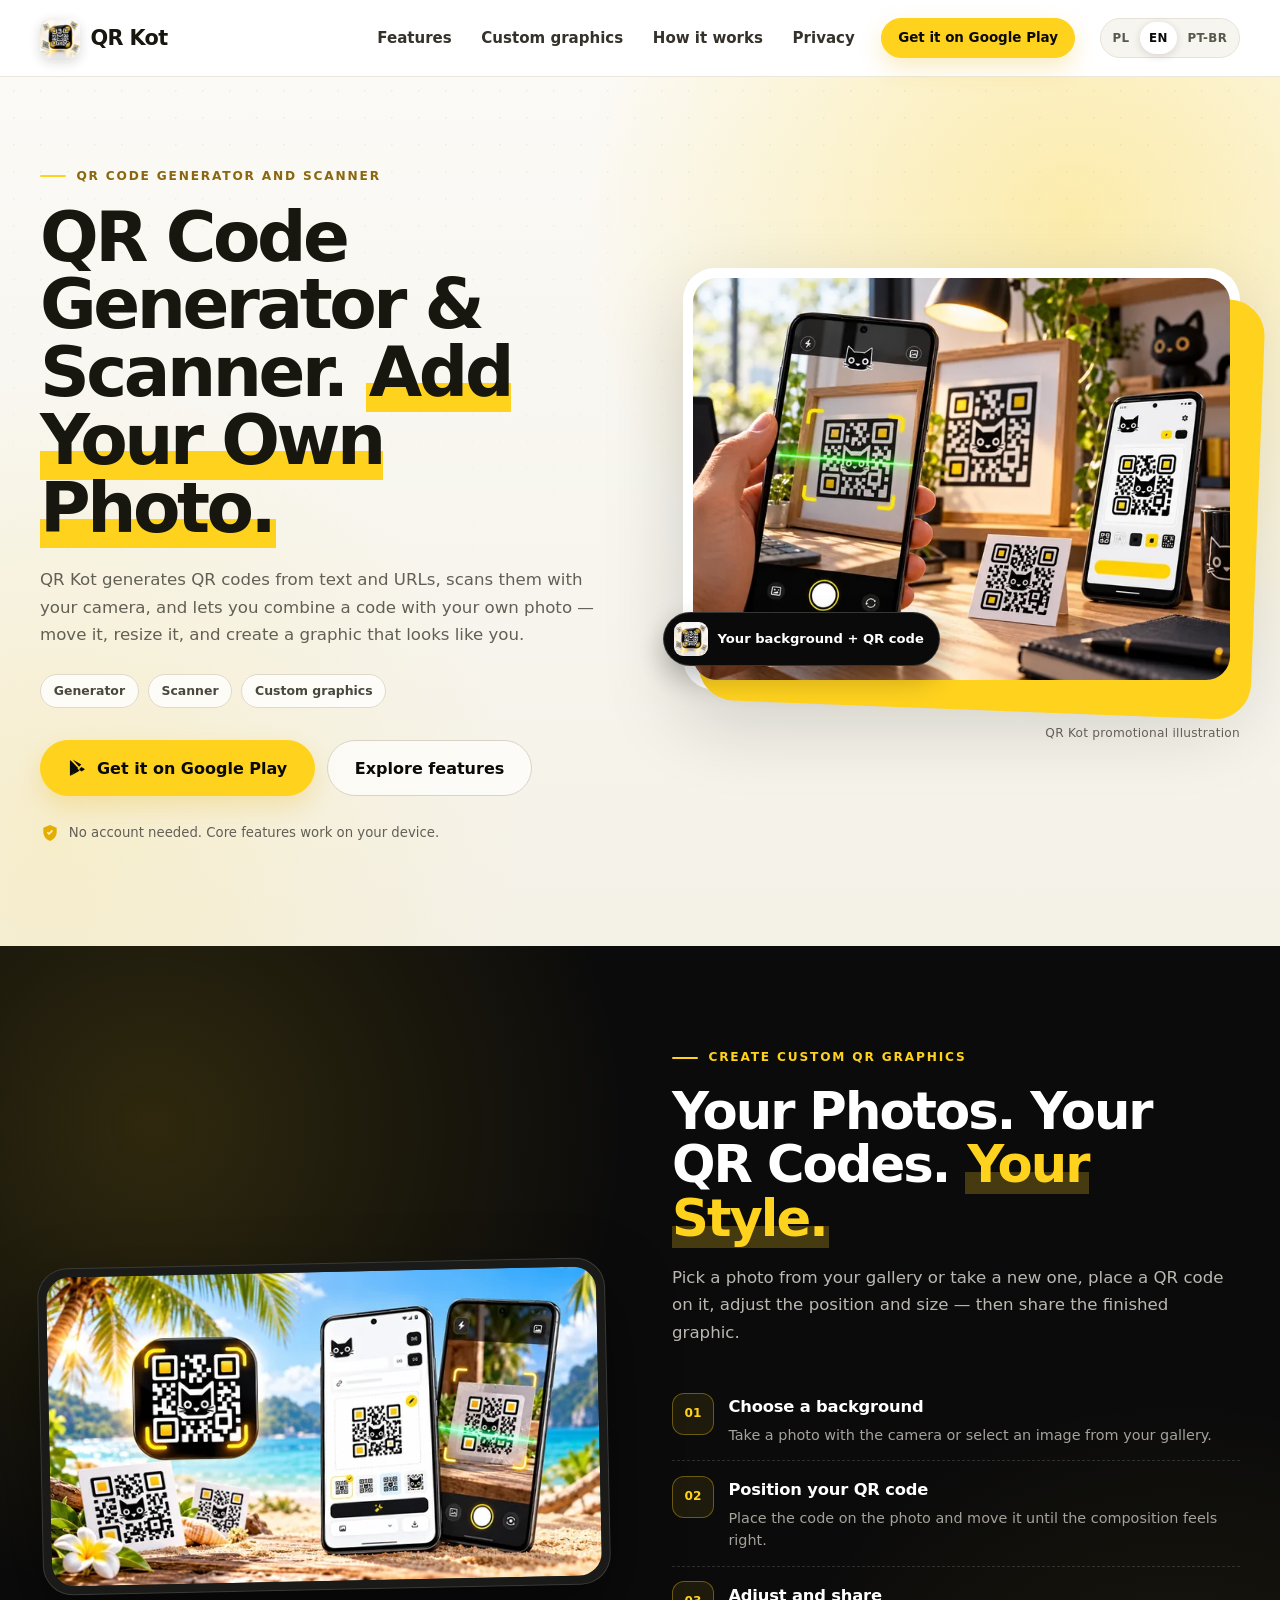
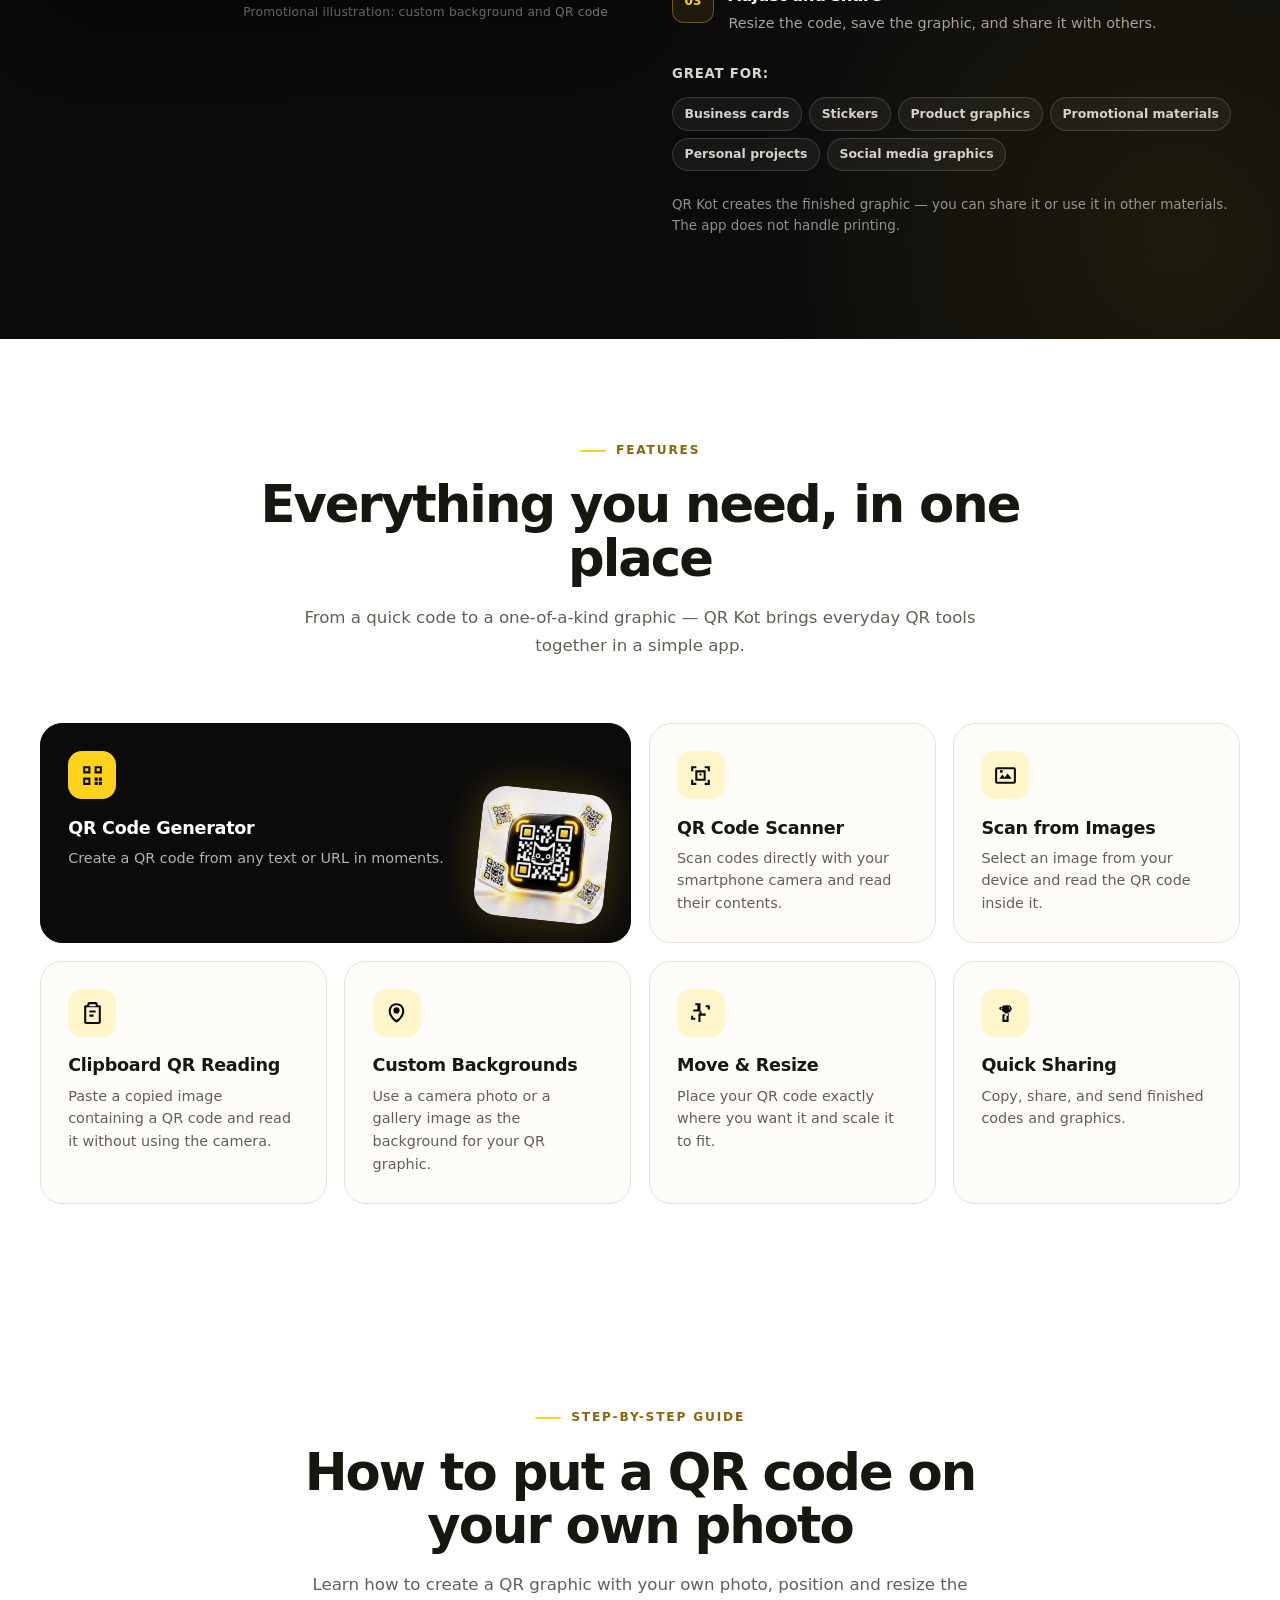
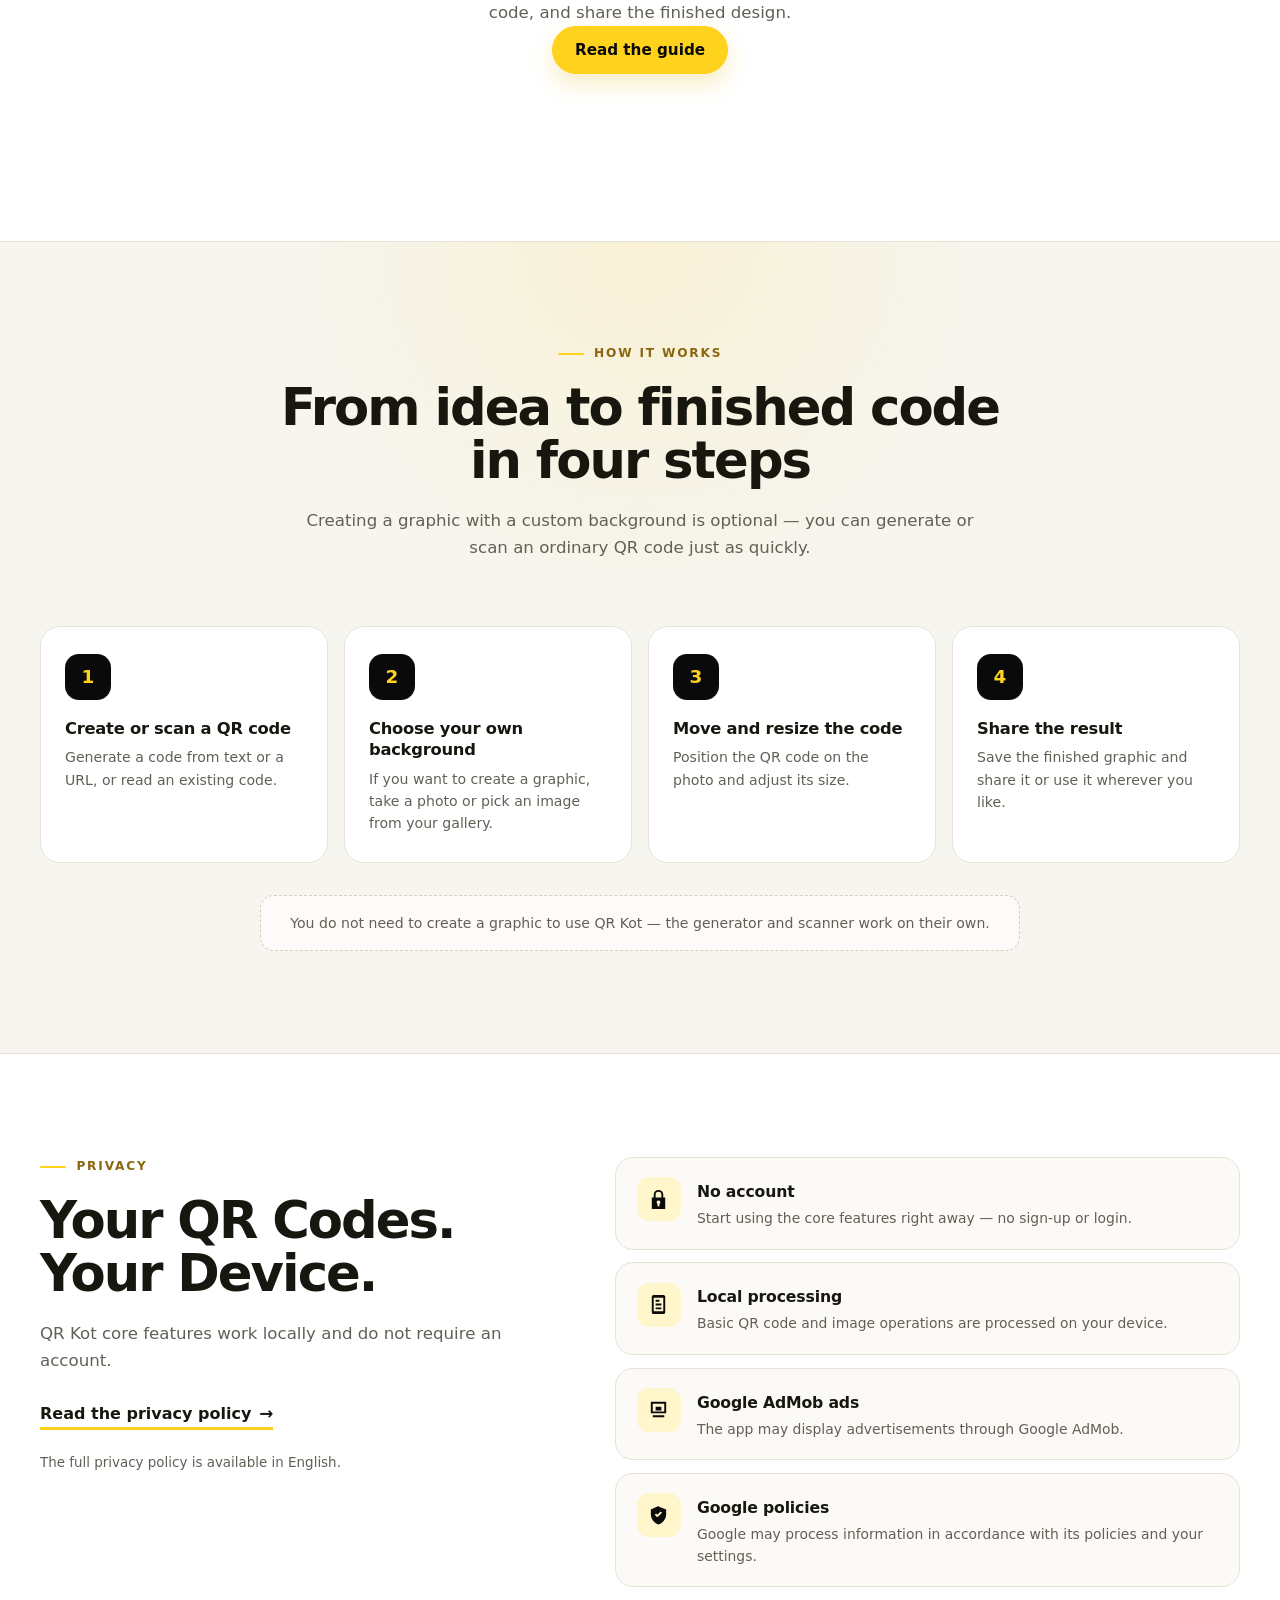
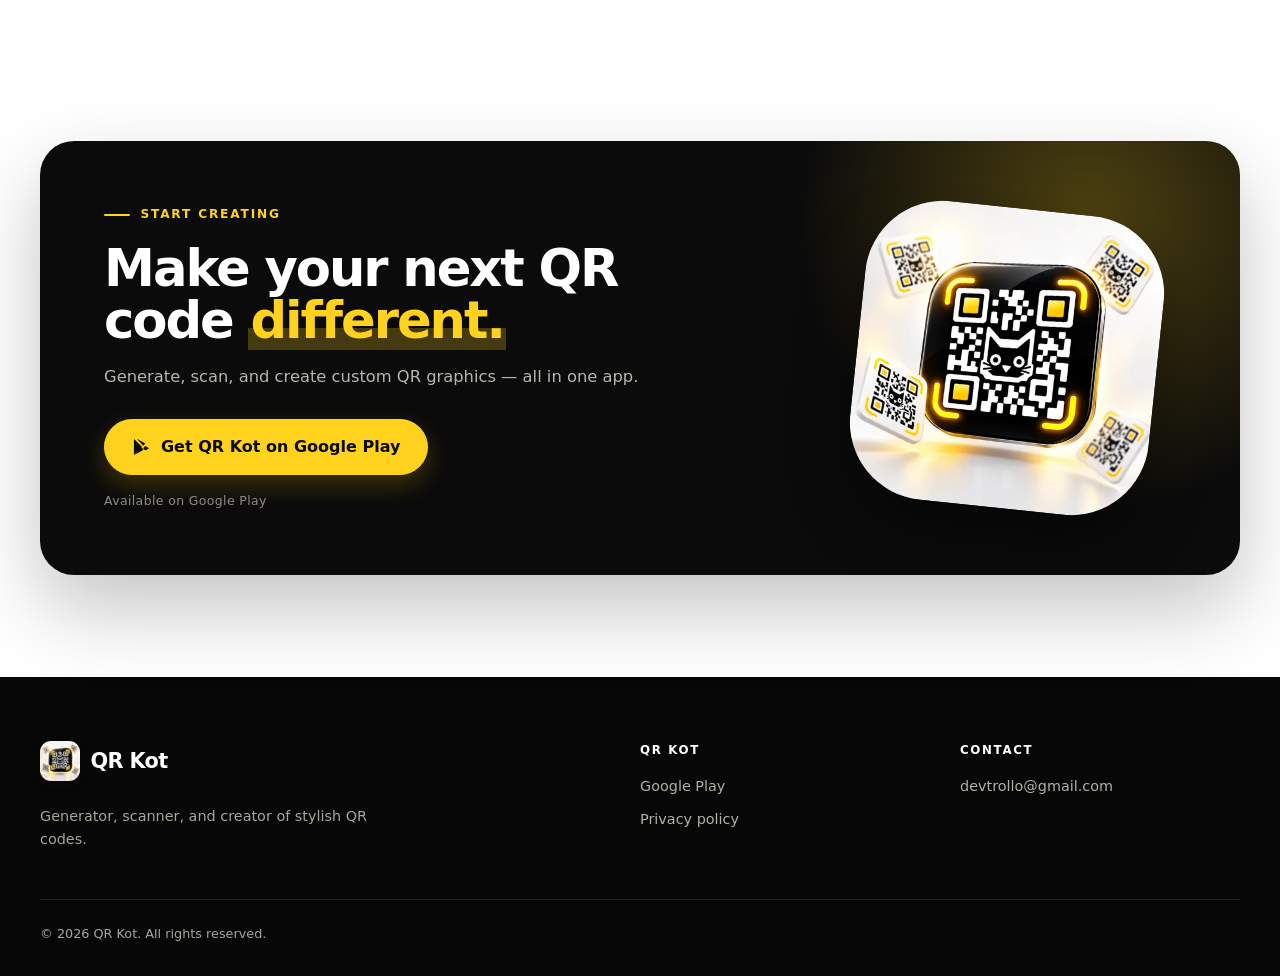
==== commit 846e99c0: "." ====
--- a/qr-kot/index.html
+++ b/qr-kot/index.html
@@ -515,6 +515,19 @@
 
 
 
+           <section class="section guide-section" id="guide">
+               <div class="container">
+                   <header class="section-head reveal">
+                       <p class="eyebrow" data-i18n="guide.eyebrow">Step-by-step guide</p>
+                       <h2 class="section-title" data-i18n="guide.title">How to put a QR code on your own photo</h2>
+                       <p class="lead" data-i18n="guide.lead">Learn how to create a QR graphic with your own photo, position and resize the code, and share the finished design.</p>
+                       <p class="guide-action">
+                           <a class="btn btn-primary" data-i18n="guide.link" data-guide-link href="qr-code-with-photo-background/">Read the guide</a>
+                       </p>
+                   </header>
+               </div>
+           </section>
+
            <section class="section how-section" id="how">
 
                <div class="container">
